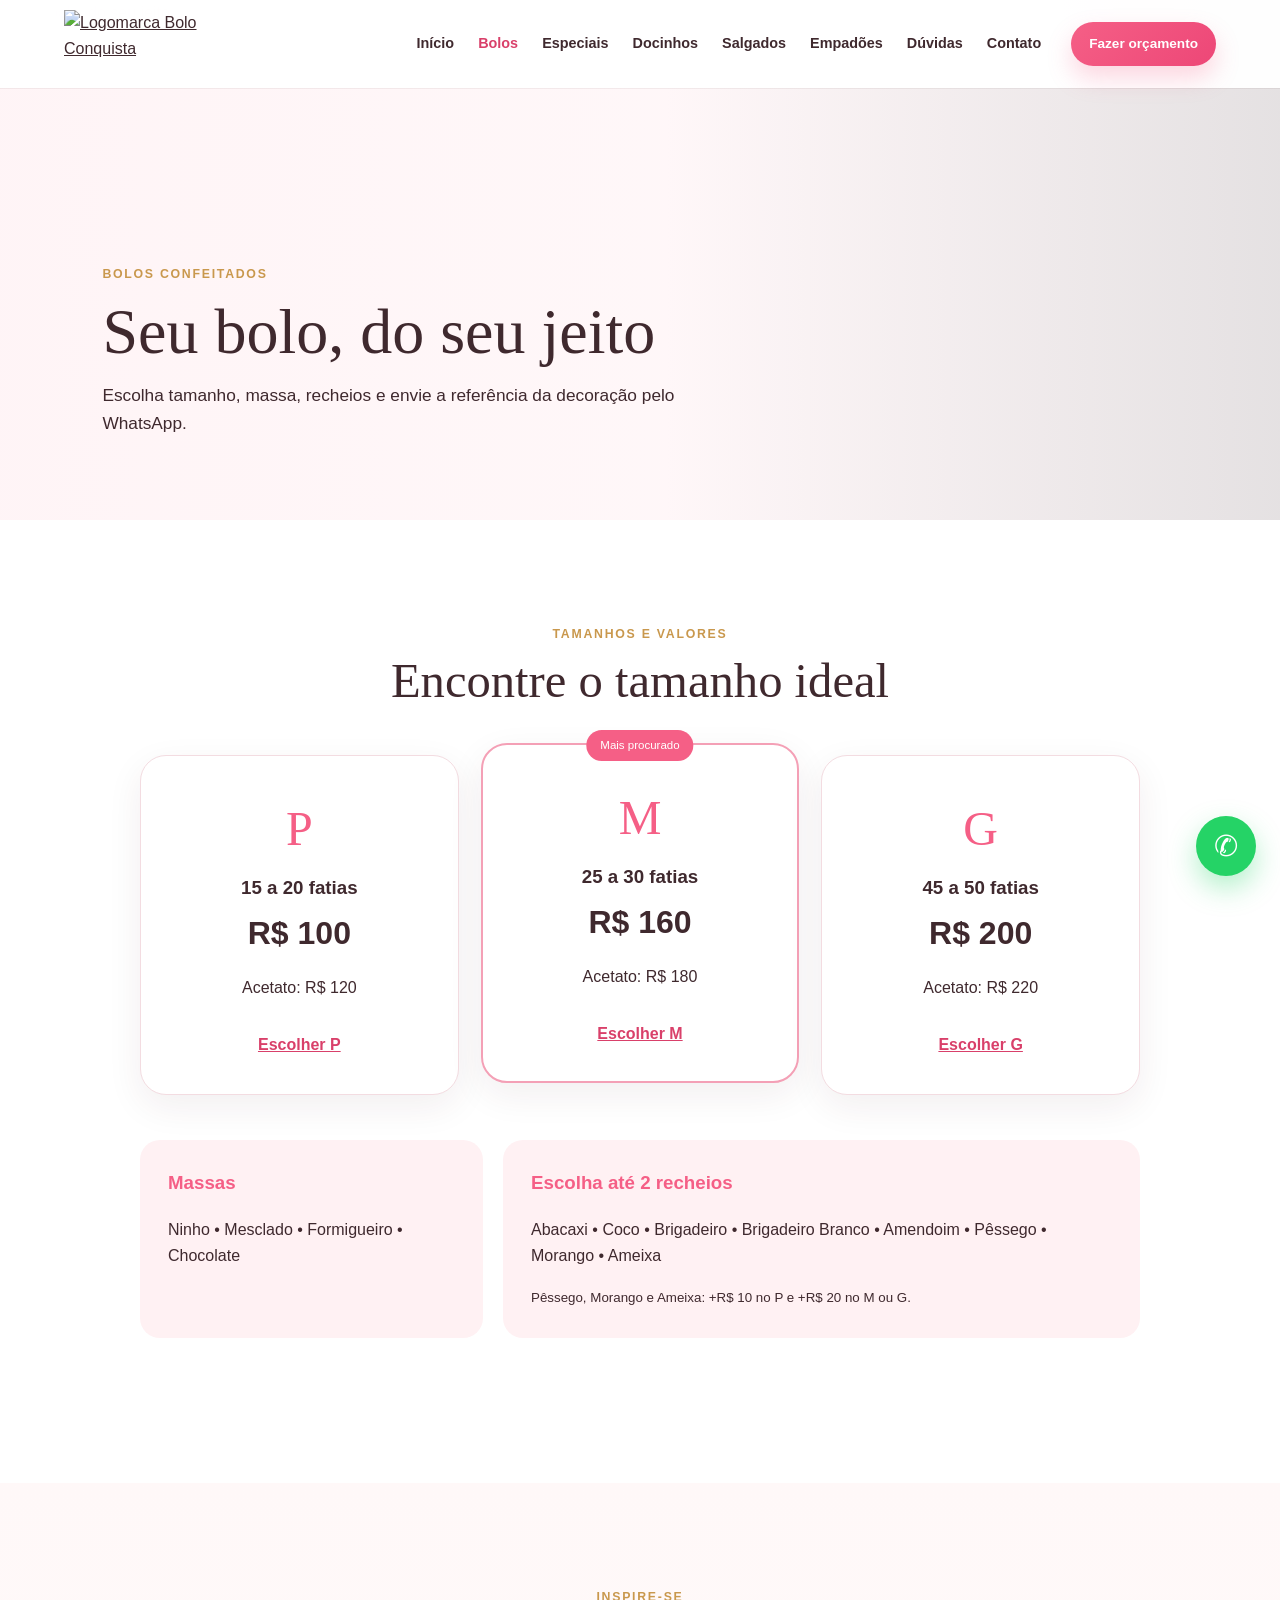
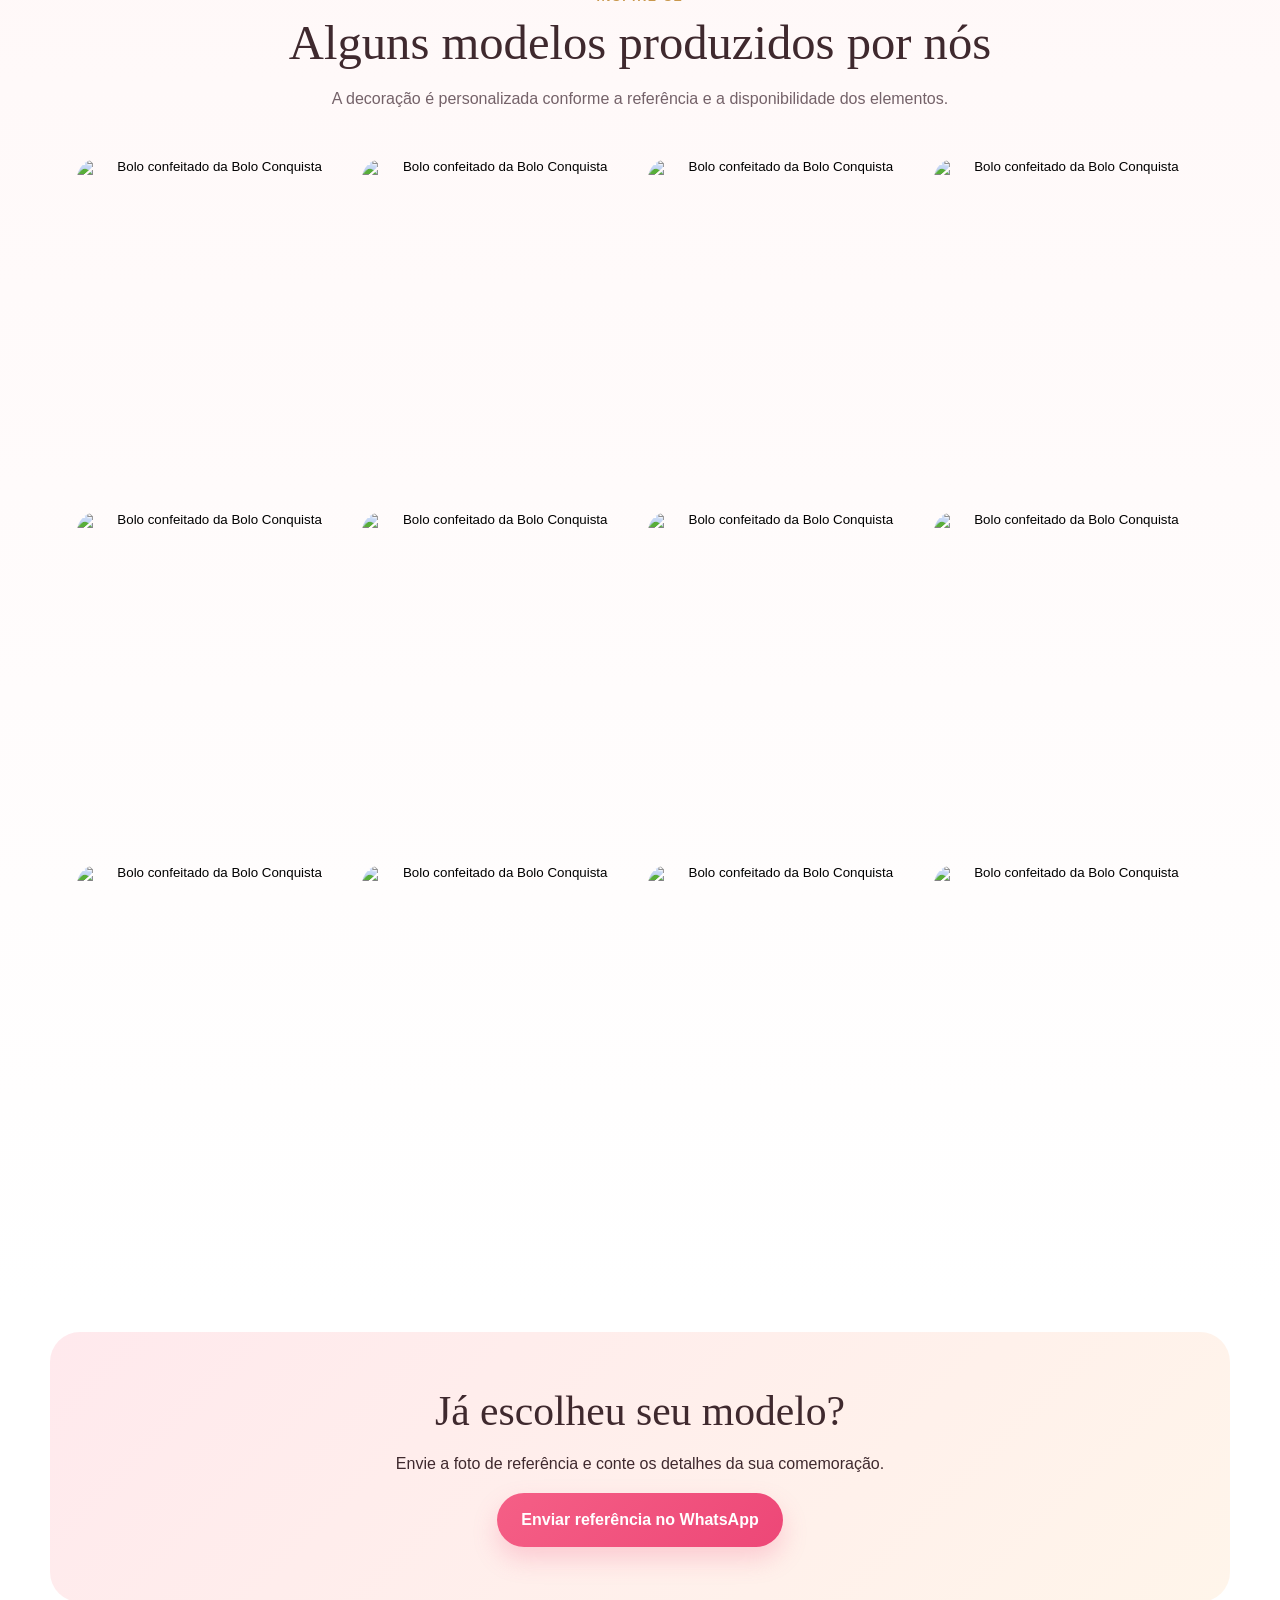
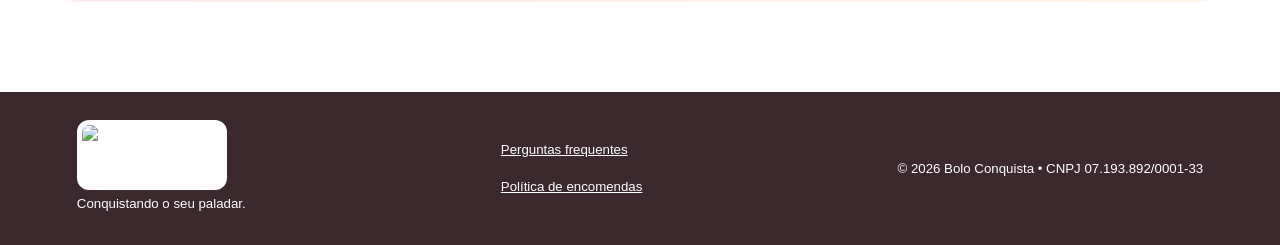
==== bolos.html @ ab1d854b "Add files via upload" ====
<!doctype html><html lang="pt-BR"><head><meta charset="utf-8"><meta name="viewport" content="width=device-width,initial-scale=1"><meta name="description" content="Bolos confeitados em chantininho, personalizados para festas em Ilhéus."><meta name="theme-color" content="#f65b84"><meta property="og:type" content="website"><meta property="og:locale" content="pt_BR"><meta property="og:title" content="Bolos Confeitados | Bolo Conquista"><meta property="og:description" content="Bolos confeitados em chantininho, personalizados para festas em Ilhéus."><meta property="og:image" content="assets/images/photo_5084975257239621139_y.jpg"><title>Bolos Confeitados | Bolo Conquista</title><link rel="icon" href="favicon.png"><link rel="stylesheet" href="style.css"><meta name="twitter:card" content="summary_large_image"><meta name="robots" content="index,follow,max-image-preview:large">
</head><body><a class="skip-link" href="#conteudo">Pular para o conteúdo</a><header class="topbar" id="topbar">
<a class="brand" href="index.html" aria-label="Bolo Conquista - Início"><img decoding="async" src="assets/images/logomarca.jpg" alt="Logomarca Bolo Conquista"></a>
<button class="menu-toggle" id="menuToggle" aria-label="Abrir menu" aria-expanded="false">☰</button>
<nav id="nav"><a href="index.html">Início</a><a href="bolos.html">Bolos</a><a href="especiais.html">Especiais</a><a href="docinhos.html">Docinhos</a><a href="salgados.html">Salgados</a><a href="empadoes.html">Empadões</a><a href="faq.html">Dúvidas</a><a href="index.html#contato">Contato</a></nav>
<a class="button button-small desktop-cta" href="https://wa.me/5573999228980?text=Ol%C3%A1%21%20Vim%20pelo%20site%20da%20Bolo%20Conquista%20e%20gostaria%20de%20fazer%20um%20or%C3%A7amento." target="_blank" rel="noopener">Fazer orçamento</a></header><main id="conteudo"><section class="inner-hero"><img decoding="async" src="assets/images/photo_5084975257239621141_y.jpg" alt="Seu bolo, do seu jeito"><div class="inner-overlay"></div><div class="inner-content reveal"><span class="eyebrow">Bolos confeitados</span><h1>Seu bolo, do seu jeito</h1><p>Escolha tamanho, massa, recheios e envie a referência da decoração pelo WhatsApp.</p></div></section>
<section class="section"><div class="section-heading reveal"><span class="eyebrow">Tamanhos e valores</span><h2>Encontre o tamanho ideal</h2></div><div class="price-grid reveal">
<article class="price-card"><span class="size">P</span><h3>15 a 20 fatias</h3><strong>R$ 100</strong><p>Acetato: R$ 120</p><a href="https://wa.me/5573999228980?text=Ol%C3%A1%21%20Gostaria%20de%20encomendar%20um%20bolo%20confeitado%20tamanho%20P.">Escolher P</a></article>
<article class="price-card featured"><span class="tag">Mais procurado</span><span class="size">M</span><h3>25 a 30 fatias</h3><strong>R$ 160</strong><p>Acetato: R$ 180</p><a href="https://wa.me/5573999228980?text=Ol%C3%A1%21%20Gostaria%20de%20encomendar%20um%20bolo%20confeitado%20tamanho%20M.">Escolher M</a></article>
<article class="price-card"><span class="size">G</span><h3>45 a 50 fatias</h3><strong>R$ 200</strong><p>Acetato: R$ 220</p><a href="https://wa.me/5573999228980?text=Ol%C3%A1%21%20Gostaria%20de%20encomendar%20um%20bolo%20confeitado%20tamanho%20G.">Escolher G</a></article></div>
<div class="choices reveal"><div><h3>Massas</h3><p>Ninho • Mesclado • Formigueiro • Chocolate</p></div><div><h3>Escolha até 2 recheios</h3><p>Abacaxi • Coco • Brigadeiro • Brigadeiro Branco • Amendoim • Pêssego • Morango • Ameixa</p><small>Pêssego, Morango e Ameixa: +R$ 10 no P e +R$ 20 no M ou G.</small></div></div></section>
<section class="section soft"><div class="section-heading reveal"><span class="eyebrow">Inspire-se</span><h2>Alguns modelos produzidos por nós</h2><p>A decoração é personalizada conforme a referência e a disponibilidade dos elementos.</p></div><div class="catalog-gallery reveal"><button class="gallery-item" data-lightbox="assets/images/bolo_crop_1082.jpg"><img decoding="async" src="assets/images/bolo_crop_1082.jpg" alt="Bolo confeitado da Bolo Conquista" loading="lazy"></button><button class="gallery-item" data-lightbox="assets/images/bolo_crop_1083.jpg"><img decoding="async" src="assets/images/bolo_crop_1083.jpg" alt="Bolo confeitado da Bolo Conquista" loading="lazy"></button><button class="gallery-item" data-lightbox="assets/images/bolo_crop_1091.jpg"><img decoding="async" src="assets/images/bolo_crop_1091.jpg" alt="Bolo confeitado da Bolo Conquista" loading="lazy"></button><button class="gallery-item" data-lightbox="assets/images/bolo_crop_1103.jpg"><img decoding="async" src="assets/images/bolo_crop_1103.jpg" alt="Bolo confeitado da Bolo Conquista" loading="lazy"></button><button class="gallery-item" data-lightbox="assets/images/bolo_crop_1110.jpg"><img decoding="async" src="assets/images/bolo_crop_1110.jpg" alt="Bolo confeitado da Bolo Conquista" loading="lazy"></button><button class="gallery-item" data-lightbox="assets/images/bolo_crop_1141.jpg"><img decoding="async" src="assets/images/bolo_crop_1141.jpg" alt="Bolo confeitado da Bolo Conquista" loading="lazy"></button><button class="gallery-item" data-lightbox="assets/images/bolo_crop_1077.jpg"><img decoding="async" src="assets/images/bolo_crop_1077.jpg" alt="Bolo confeitado da Bolo Conquista" loading="lazy"></button><button class="gallery-item" data-lightbox="assets/images/bolo_crop_1096.jpg"><img decoding="async" src="assets/images/bolo_crop_1096.jpg" alt="Bolo confeitado da Bolo Conquista" loading="lazy"></button><button class="gallery-item" data-lightbox="assets/images/bolo_crop_1102.jpg"><img decoding="async" src="assets/images/bolo_crop_1102.jpg" alt="Bolo confeitado da Bolo Conquista" loading="lazy"></button><button class="gallery-item" data-lightbox="assets/images/bolo_crop_1105.jpg"><img decoding="async" src="assets/images/bolo_crop_1105.jpg" alt="Bolo confeitado da Bolo Conquista" loading="lazy"></button><button class="gallery-item" data-lightbox="assets/images/bolo_crop_1111.jpg"><img decoding="async" src="assets/images/bolo_crop_1111.jpg" alt="Bolo confeitado da Bolo Conquista" loading="lazy"></button><button class="gallery-item" data-lightbox="assets/images/bolo_crop_1133.jpg"><img decoding="async" src="assets/images/bolo_crop_1133.jpg" alt="Bolo confeitado da Bolo Conquista" loading="lazy"></button></div></section>
<section class="cta-panel"><h2>Já escolheu seu modelo?</h2><p>Envie a foto de referência e conte os detalhes da sua comemoração.</p><a class="button" target="_blank" rel="noopener noreferrer" href="https://wa.me/5573999228980?text=Ol%C3%A1%21%20Escolhi%20uma%20refer%C3%AAncia%20de%20bolo%20e%20gostaria%20de%20solicitar%20um%20or%C3%A7amento.">Enviar referência no WhatsApp</a></section></main><footer><div><img decoding="async" src="assets/images/logomarca.jpg" alt="Bolo Conquista"><p>Conquistando o seu paladar.</p></div><div class="footer-links"><a href="faq.html">Perguntas frequentes</a><a href="politica-encomendas.html">Política de encomendas</a></div><p>© <span id="year"></span> Bolo Conquista • CNPJ 07.193.892/0001-33</p></footer>
<a class="floating-wa" href="https://wa.me/5573999228980?text=Ol%C3%A1%21%20Vim%20pelo%20site%20e%20gostaria%20de%20fazer%20uma%20encomenda." target="_blank" rel="noopener noreferrer" aria-label="Falar no WhatsApp">✆</a><script src="script.js" defer></script></body></html>
---- style.css ----
:root{--pink:#f55f86;--pink-dark:#d9406a;--blush:#fff1f3;--cream:#fffaf7;--gold:#c9984d;--ink:#3f292e;--muted:#746269;--white:#fff;--shadow:0 18px 50px rgba(87,45,56,.12);--radius:28px}*{box-sizing:border-box}html{scroll-behavior:smooth}body{margin:0;color:var(--ink);font-family:Inter,Segoe UI,Arial,sans-serif;background:#fff;line-height:1.6}img{max-width:100%;display:block}a{color:inherit}.topbar{height:88px;display:flex;align-items:center;gap:30px;padding:10px clamp(18px,5vw,70px);position:fixed;z-index:50;width:100%;transition:.3s;background:rgba(255,255,255,.96);box-shadow:0 1px 0 rgba(60,20,30,.06)}.topbar.scrolled{height:72px;box-shadow:0 10px 35px rgba(60,20,30,.1)}.brand img{width:180px;height:68px;object-fit:contain}.topbar nav{display:flex;gap:24px;margin-left:auto}.topbar nav a{text-decoration:none;font-size:.9rem;font-weight:700;position:relative}.topbar nav a:after{content:"";height:2px;width:0;background:var(--pink);position:absolute;left:0;bottom:-8px;transition:.25s}.topbar nav a:hover:after{width:100%}.button{display:inline-flex;justify-content:center;align-items:center;background:linear-gradient(135deg,var(--pink),#ed4777);color:#fff;text-decoration:none;border:0;border-radius:999px;padding:14px 24px;font-weight:800;box-shadow:0 12px 24px rgba(245,95,134,.25);transition:.25s}.button:hover{transform:translateY(-2px);box-shadow:0 16px 30px rgba(245,95,134,.34)}.button-small{padding:11px 18px;font-size:.85rem}.button-outline{background:rgba(255,255,255,.75);color:var(--pink-dark);border:1px solid var(--gold);box-shadow:none}.menu-toggle{display:none;background:none;border:0;font-size:1.6rem;color:var(--pink)}.hero{min-height:760px;position:relative;display:flex;align-items:center;overflow:hidden;padding-top:88px}.hero-image{position:absolute;inset:0;width:100%;height:100%;object-fit:cover;object-position:center}.hero-overlay{position:absolute;inset:0;background:linear-gradient(90deg,rgba(255,241,243,.98) 0%,rgba(255,241,243,.94) 38%,rgba(255,241,243,.18) 68%,rgba(255,255,255,.04))}.hero-content{position:relative;z-index:2;max-width:650px;margin-left:clamp(25px,9vw,145px);padding:55px 0}.eyebrow{text-transform:uppercase;letter-spacing:.14em;font-weight:900;color:var(--gold);font-size:.77rem}.hero h1,.section h2,.contact h2{font-family:Georgia,'Times New Roman',serif;font-weight:500;line-height:1.06}.hero h1{font-size:clamp(2.6rem,5.2vw,5.1rem);margin:18px 0 24px}.hero h1 em,.section h2 em{display:block;color:var(--pink);font-weight:400}.hero p{font-size:1.05rem;max-width:520px}.hero-actions{display:flex;gap:14px;margin-top:30px;flex-wrap:wrap}.trust-strip{display:grid;grid-template-columns:repeat(4,1fr);gap:0;max-width:1180px;margin:-48px auto 0;position:relative;z-index:4;background:#fff;border:1px solid #f4dbe0;border-radius:24px;box-shadow:var(--shadow);overflow:hidden}.trust-strip article{padding:26px 25px;border-right:1px solid #f2d9de}.trust-strip article:last-child{border:0}.trust-strip b{color:var(--pink);display:block;margin-bottom:4px}.trust-strip span{font-size:.88rem;color:var(--muted)}.section{padding:100px clamp(22px,6vw,90px);max-width:1400px;margin:auto}.soft{max-width:none;background:linear-gradient(180deg,#fff8f8,#fff)}.section-heading{text-align:center;max-width:760px;margin:0 auto 48px}.section h2{font-size:clamp(2rem,3.8vw,3.5rem);margin:10px 0 12px}.section-heading p{color:var(--muted)}.intro{display:grid;grid-template-columns:.9fr 1.3fr;gap:65px;align-items:center}.intro-copy p{font-size:1.04rem}.accent-copy{color:var(--pink-dark);font-family:Georgia,serif;font-size:1.3rem!important}.intro-gallery{display:grid;grid-template-columns:1.15fr .85fr;grid-template-rows:1fr 1fr;gap:14px}.intro-gallery img{height:235px;width:100%;object-fit:cover;border-radius:22px}.intro-gallery .big{grid-row:1/3;height:484px}.price-grid{display:grid;grid-template-columns:repeat(3,1fr);gap:22px;max-width:1000px;margin:auto}.price-card{background:#fff;border:1px solid #f3dce1;border-radius:26px;padding:35px;text-align:center;position:relative;box-shadow:0 12px 36px rgba(70,35,45,.07)}.price-card.featured{transform:translateY(-12px);border:2px solid #f4a0b6}.price-card .tag{position:absolute;top:-15px;left:50%;transform:translateX(-50%);background:var(--pink);color:#fff;border-radius:999px;padding:6px 14px;font-size:.72rem;white-space:nowrap}.price-card .size{font-family:Georgia,serif;font-size:3rem;color:var(--pink)}.price-card h3{margin:5px 0}.price-card strong{font-size:2rem}.price-card a{display:inline-block;margin-top:15px;color:var(--pink-dark);font-weight:800}.choices{max-width:1000px;margin:45px auto;display:grid;grid-template-columns:.7fr 1.3fr;gap:20px}.choices>div{padding:28px;background:var(--blush);border-radius:20px}.choices h3{color:var(--pink);margin-top:0}.cake-gallery{display:grid;grid-template-columns:repeat(6,1fr);gap:13px}.cake-gallery img{height:230px;width:100%;object-fit:cover;border-radius:20px;transition:.3s}.cake-gallery img:hover{transform:translateY(-5px) scale(1.015);box-shadow:var(--shadow)}.product-grid{display:grid;grid-template-columns:repeat(4,1fr);gap:22px}.product-card{border-radius:25px;overflow:hidden;background:#fff;box-shadow:var(--shadow);border:1px solid #f6e3e7}.product-card img{width:100%;height:245px;object-fit:cover}.product-card div{padding:25px}.product-card h3{font-family:Georgia,serif;font-size:1.5rem;margin:5px 0}.product-card p{font-size:.9rem;color:var(--muted);min-height:88px}.product-card .price{color:var(--pink);font-weight:900}.product-card a{color:var(--pink-dark);font-weight:900}.party-banner{margin:20px auto;max-width:1180px;border-radius:30px;padding:50px 60px;background:linear-gradient(120deg,#ffe9ed,#fff7ed);display:flex;align-items:center;justify-content:space-between;gap:30px}.party-banner h2{font-family:Georgia,serif;font-size:2.8rem;margin:8px 0}.split-products{display:grid;grid-template-columns:1fr 1fr;gap:70px;align-items:center}.split-products.reverse .visual{order:2}.split-products .visual img{height:570px;width:100%;object-fit:cover;border-radius:30px;box-shadow:var(--shadow)}.details h3{color:var(--pink-dark);margin:25px 0 4px}.details .note{padding:18px;background:var(--blush);border-radius:16px;margin:20px 0}.menu-lines p{display:grid;grid-template-columns:1fr auto;border-bottom:1px dashed #d9b9bf;padding:16px 0;margin:0}.menu-lines span{color:var(--pink);font-weight:900}.menu-lines small{grid-column:1/3;color:var(--muted)}.video-section video{display:block;width:min(850px,100%);max-height:540px;margin:auto;border-radius:28px;background:#111;box-shadow:var(--shadow)}.feedback-carousel{display:flex;gap:20px;overflow-x:auto;scroll-snap-type:x mandatory;padding:10px 8px 28px}.feedback-carousel figure{margin:0;flex:0 0 310px;scroll-snap-align:start;background:#fff;border-radius:24px;padding:12px;box-shadow:0 10px 30px rgba(50,20,30,.08)}.feedback-carousel img{border-radius:16px;width:100%;height:400px;object-fit:contain;background:#fafafa}.steps{display:grid;grid-template-columns:repeat(4,1fr);gap:20px}.steps article{text-align:center;padding:30px 20px;border-radius:22px;background:#fff5f6}.steps b{display:grid;place-items:center;margin:auto;width:46px;height:46px;border-radius:50%;background:var(--pink);color:white}.contact{display:grid;grid-template-columns:.8fr 1.2fr;min-height:560px;background:var(--cream)}.contact-card{padding:80px clamp(25px,7vw,100px)}.contact iframe{width:100%;height:100%;border:0;min-height:560px}.parking{padding:12px 15px;background:#fff;border-radius:12px}.contact-card .button{margin-top:12px}footer{display:flex;justify-content:space-between;align-items:center;padding:28px clamp(22px,6vw,90px);background:#3c292e;color:#fff;font-size:.83rem}footer img{width:150px;height:70px;object-fit:contain;background:#fff;border-radius:12px;padding:5px}footer p{margin:3px 0}.floating-wa{position:fixed;right:24px;bottom:24px;width:60px;height:60px;border-radius:50%;display:grid;place-items:center;background:#25d366;color:white;text-decoration:none;font-size:1.8rem;z-index:60;box-shadow:0 12px 28px rgba(37,211,102,.35)}.reveal{opacity:0;transform:translateY(25px);transition:.7s ease}.reveal.visible{opacity:1;transform:none}@media(max-width:1050px){.desktop-cta{display:none}.topbar nav{gap:16px}.cake-gallery{grid-template-columns:repeat(3,1fr)}.product-grid{grid-template-columns:repeat(2,1fr)}}@media(max-width:760px){.topbar{height:74px;padding:6px 18px}.brand img{width:135px;height:58px}.menu-toggle{display:block;margin-left:auto}.topbar nav{display:none;position:absolute;top:74px;left:0;right:0;background:white;padding:22px;flex-direction:column;box-shadow:0 15px 30px rgba(0,0,0,.12)}.topbar nav.open{display:flex}.hero{min-height:700px;padding-top:74px}.hero-image{object-position:60% center}.hero-overlay{background:linear-gradient(90deg,rgba(255,241,243,.96),rgba(255,241,243,.84) 72%,rgba(255,241,243,.25))}.hero-content{margin:0;padding:40px 24px}.hero h1{font-size:2.75rem}.trust-strip{grid-template-columns:1fr 1fr;margin:-30px 18px 0}.trust-strip article{padding:20px 16px}.section{padding:72px 20px}.intro,.split-products,.contact{grid-template-columns:1fr}.intro{gap:35px}.intro-gallery .big{height:350px}.intro-gallery img{height:168px}.price-grid,.choices,.steps{grid-template-columns:1fr}.price-card.featured{transform:none}.cake-gallery{grid-template-columns:repeat(2,1fr)}.cake-gallery img{height:220px}.product-grid{grid-template-columns:1fr}.product-card p{min-height:0}.party-banner{margin:12px 18px;padding:35px 25px;display:block}.party-banner h2{font-size:2.2rem}.party-banner .button{margin-top:20px}.split-products.reverse .visual{order:0}.split-products .visual img{height:420px}.feedback-carousel figure{flex-basis:280px}.contact iframe{min-height:390px}.contact-card{padding:60px 25px}footer{display:block;text-align:center}footer img{margin:auto}.floating-wa{right:16px;bottom:16px}}

/* páginas internas */
.inner-hero{height:520px;position:relative;display:flex;align-items:flex-end;padding-top:88px;overflow:hidden}.inner-hero>img{position:absolute;inset:0;width:100%;height:100%;object-fit:cover}.inner-overlay{position:absolute;inset:0;background:linear-gradient(90deg,rgba(255,244,246,.96),rgba(255,244,246,.72) 52%,rgba(40,10,20,.12))}.inner-content{position:relative;z-index:2;max-width:720px;margin:0 0 65px clamp(24px,8vw,130px)}.inner-content h1{font:500 clamp(2.8rem,5vw,5rem)/1.05 Georgia,serif;margin:12px 0}.inner-content p{max-width:600px;font-size:1.08rem}.catalog-gallery{display:grid;grid-template-columns:repeat(4,1fr);gap:16px}.gallery-item{border:0;background:none;padding:0;cursor:zoom-in;border-radius:20px;overflow:hidden}.gallery-item img{width:100%;height:330px;object-fit:cover;display:block;transition:.3s}.gallery-item:hover img{transform:scale(1.04)}.lightbox{position:fixed;inset:0;background:rgba(24,12,17,.92);display:none;align-items:center;justify-content:center;z-index:200;padding:25px}.lightbox.open{display:flex}.lightbox img{max-width:92vw;max-height:90vh;border-radius:18px}.lightbox button{position:absolute;top:18px;right:24px;border:0;background:#fff;width:44px;height:44px;border-radius:50%;font-size:1.5rem}.cta-panel{max-width:1180px;margin:30px auto 90px;padding:55px;text-align:center;border-radius:30px;background:linear-gradient(135deg,#ffe9ed,#fff5ea)}.cta-panel h2{font:500 2.6rem Georgia,serif;margin:0 0 10px}.two-price,.menu-columns,.empadao-list{display:grid;grid-template-columns:repeat(2,1fr);gap:25px;max-width:1050px;margin:0 auto 45px}.two-price article,.menu-columns article,.empadao-list article{background:#fff;border:1px solid #f1dce1;border-radius:25px;padding:36px;box-shadow:var(--shadow)}.two-price strong,.empadao-list strong{display:block;color:var(--pink);font-size:2.4rem;margin:8px 0}.wide-note{max-width:1050px;margin:0 auto 45px;text-align:center}.menu-columns ul{columns:1;list-style:none;padding:0}.menu-columns li{padding:11px 0;border-bottom:1px dashed #dec3c9}.empadao-list{grid-template-columns:repeat(3,1fr)}.empadao-list a{font-weight:900;color:var(--pink-dark)}.faq-list{max-width:900px}.faq-list details{background:#fff;border:1px solid #f2dce1;border-radius:18px;margin:14px 0;padding:0 23px;box-shadow:0 8px 22px rgba(65,25,35,.05)}.faq-list summary{cursor:pointer;font-weight:800;padding:22px 0;color:var(--pink-dark)}.faq-list details p{padding:0 0 22px;margin:0;color:var(--muted)}.faq-contact{text-align:center;padding-top:45px}.policy{max-width:950px}.policy article{padding:30px 0;border-bottom:1px solid #ead6da}.policy h2{font-size:2rem}.footer-links{display:flex;gap:16px;flex-direction:column}.footer-links a{color:#fff}.product-card img{object-position:center}.product-card:nth-child(2) img{object-position:center 72%}
@media(max-width:900px){.catalog-gallery{grid-template-columns:repeat(2,1fr)}.empadao-list{grid-template-columns:1fr}.inner-hero{height:470px}.inner-content{margin:0 24px 45px}.two-price,.menu-columns{grid-template-columns:1fr}}
@media(max-width:560px){.catalog-gallery{grid-template-columns:1fr 1fr;gap:10px}.gallery-item img{height:230px}.inner-hero{height:430px}.inner-overlay{background:rgba(255,244,246,.82)}.inner-content h1{font-size:2.6rem}.cta-panel{margin:20px 18px 65px;padding:36px 22px}.cta-panel h2{font-size:2rem}.footer-links{margin:20px 0}}

/* Ajustes das galerias por categoria */
.empadao-gallery{grid-template-columns:minmax(280px,520px);justify-content:center}.empadao-gallery .gallery-item img{height:auto;aspect-ratio:4/3;object-fit:cover;object-position:center 58%}.catalog-gallery .gallery-item img{object-position:center 62%}


/* Acabamento v1.0: acessibilidade, consistência e desempenho */
.skip-link{position:fixed;left:16px;top:-80px;z-index:999;background:#3c292e;color:#fff;padding:12px 18px;border-radius:0 0 12px 12px;text-decoration:none;font-weight:800;transition:top .2s}.skip-link:focus{top:0}
a:focus-visible,button:focus-visible,summary:focus-visible{outline:3px solid #7b2f47;outline-offset:4px}.topbar nav a[aria-current="page"]{color:var(--pink-dark);font-weight:900}.topbar nav a[aria-current="page"]::after{transform:scaleX(1)}
.catalog-gallery .gallery-item{aspect-ratio:4/5}.catalog-gallery .gallery-item img{height:100%;object-fit:cover}.empadao-gallery .gallery-item{aspect-ratio:4/3}.empadao-gallery .gallery-item img{height:100%}
img{max-width:100%}.button,.product-card a,.price-card a{transition:transform .2s ease,box-shadow .2s ease,background-color .2s ease}.button:hover{transform:translateY(-2px)}
body.menu-open{overflow:hidden}
@media(prefers-reduced-motion:reduce){*,*::before,*::after{scroll-behavior:auto!important;animation-duration:.01ms!important;animation-iteration-count:1!important;transition-duration:.01ms!important}.reveal{opacity:1;transform:none}}
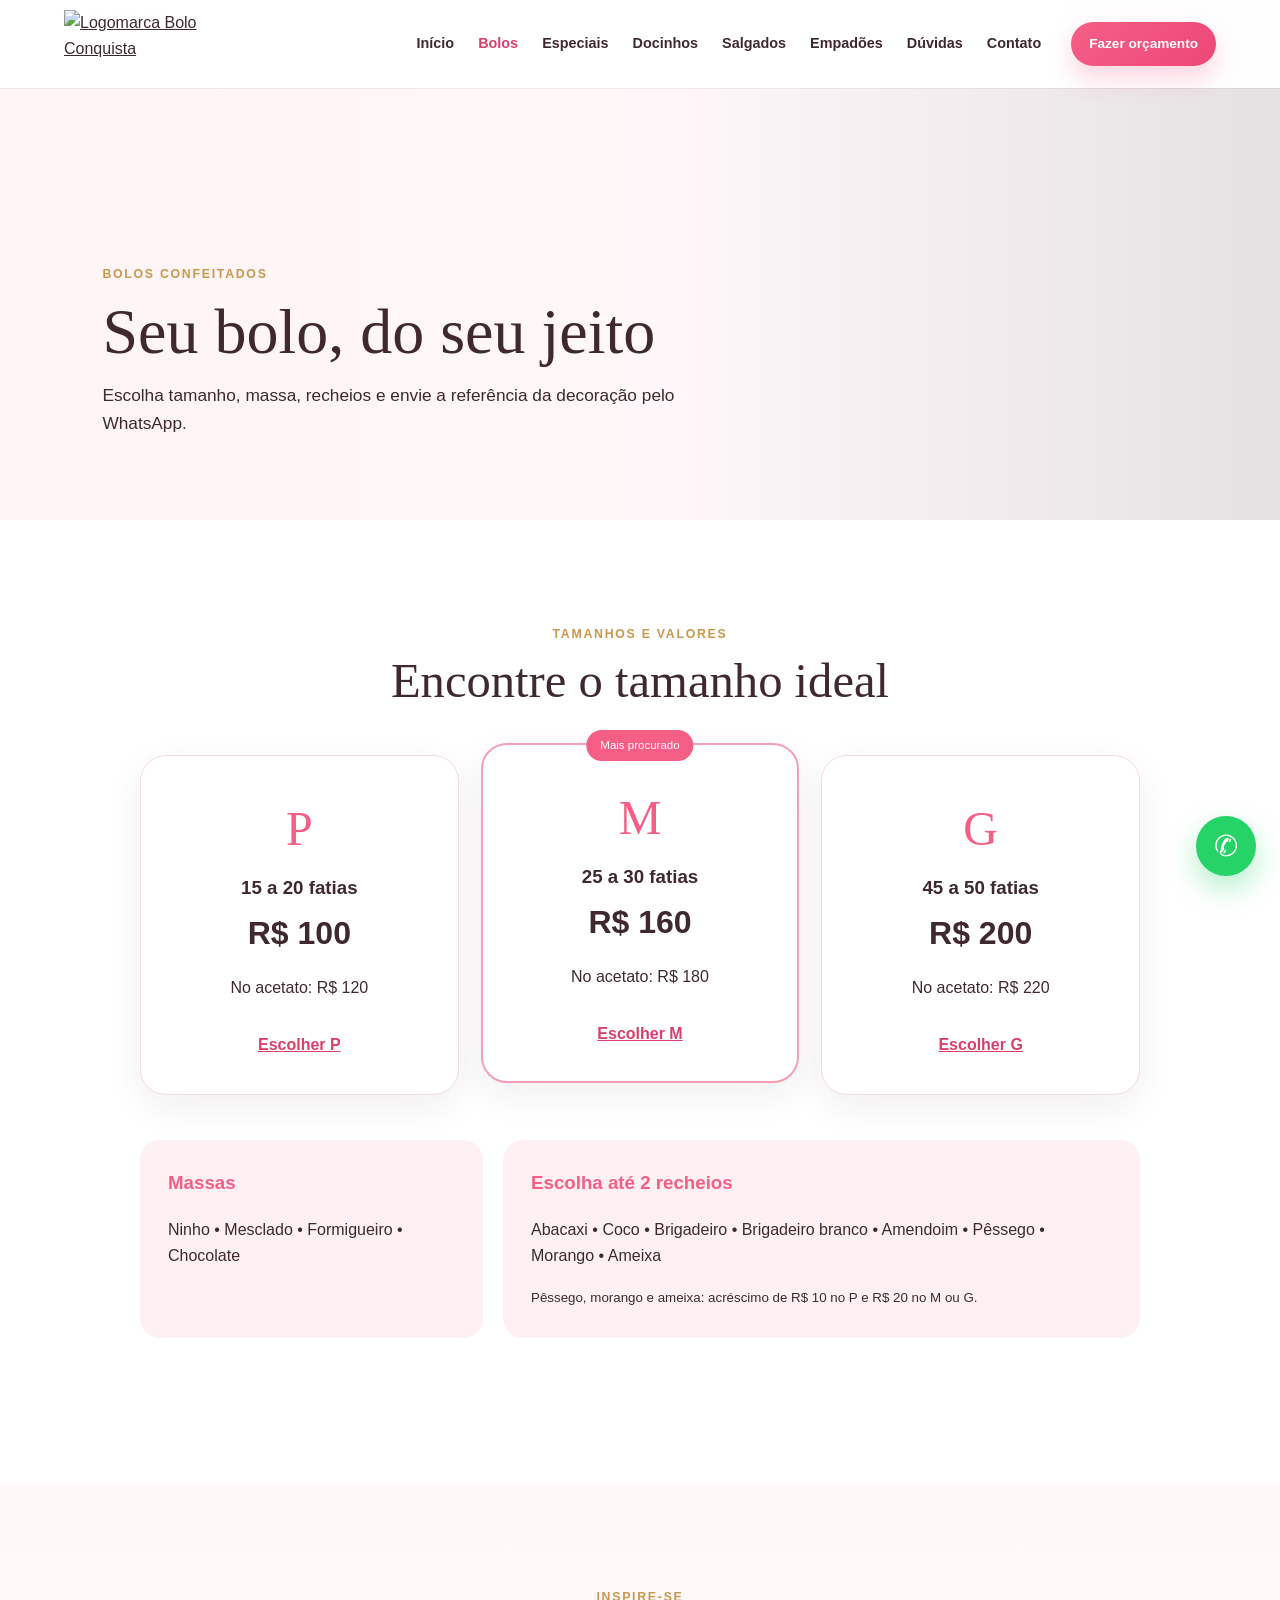
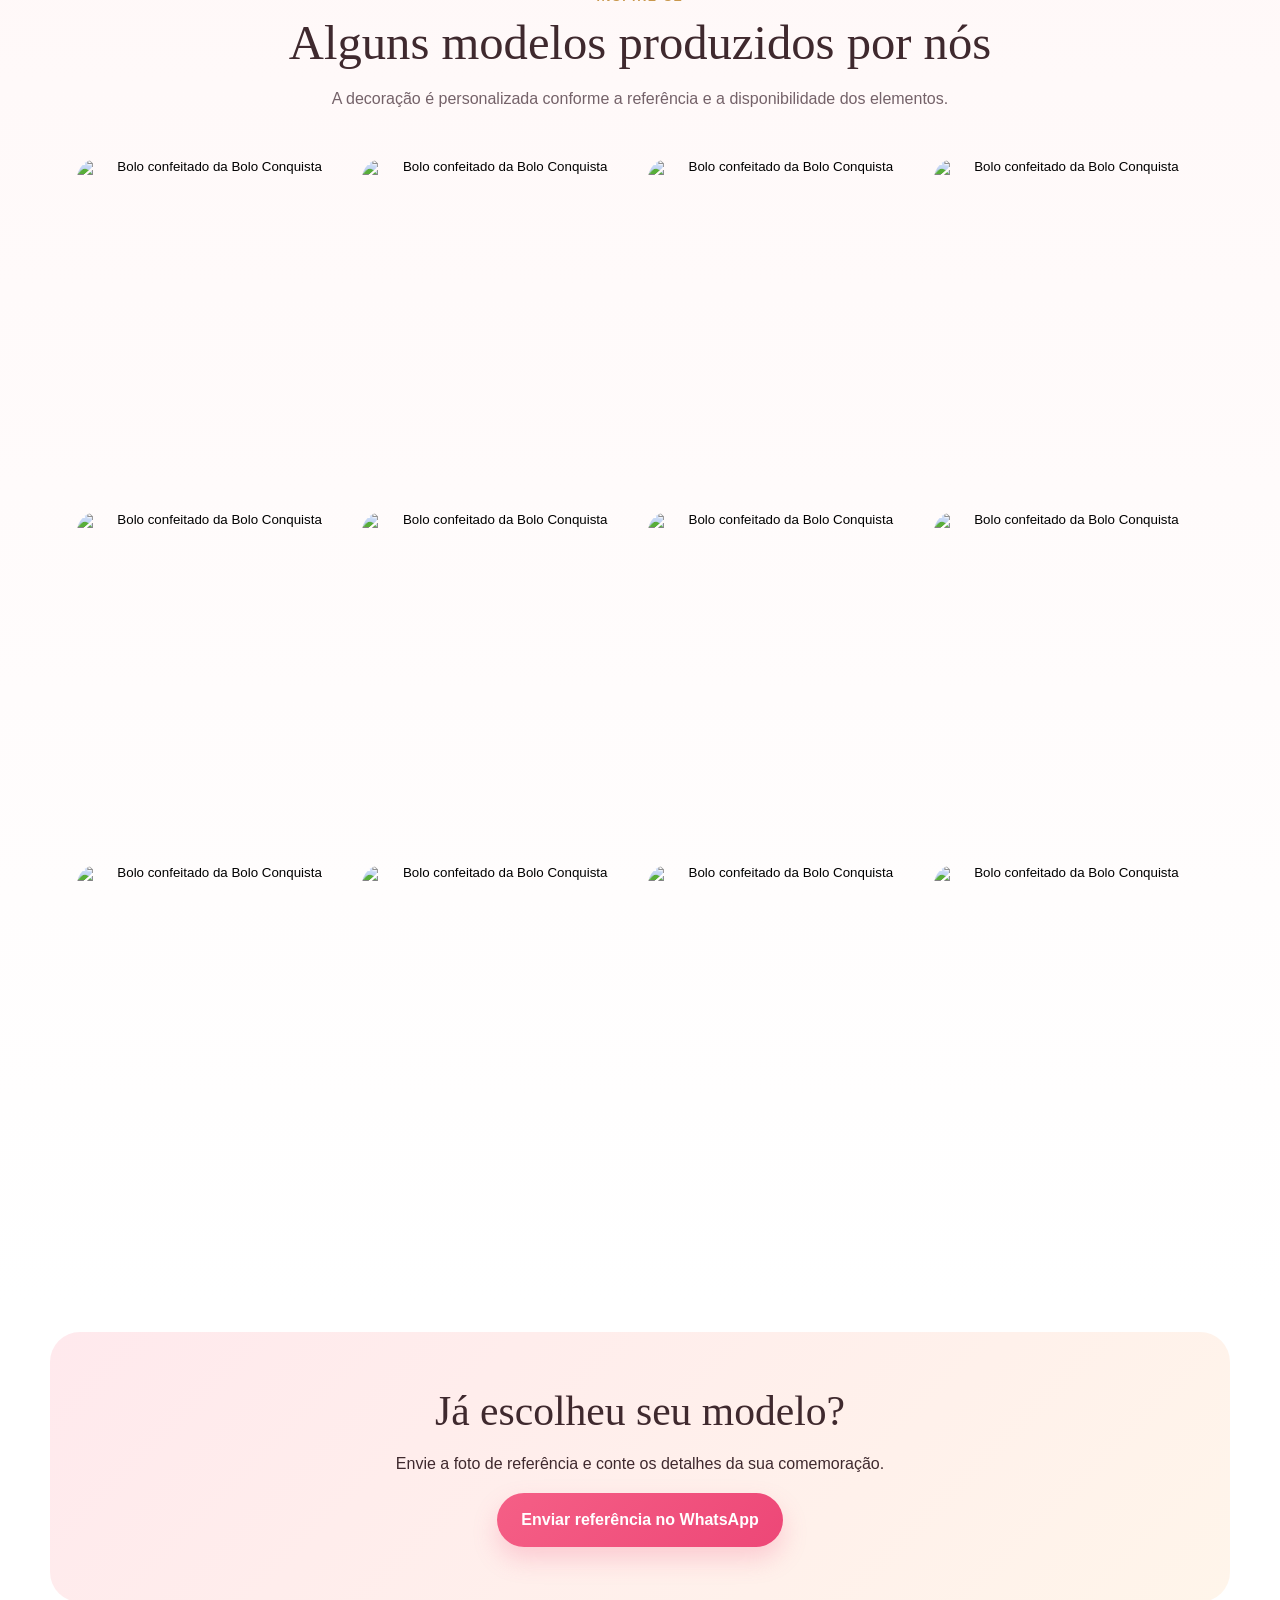
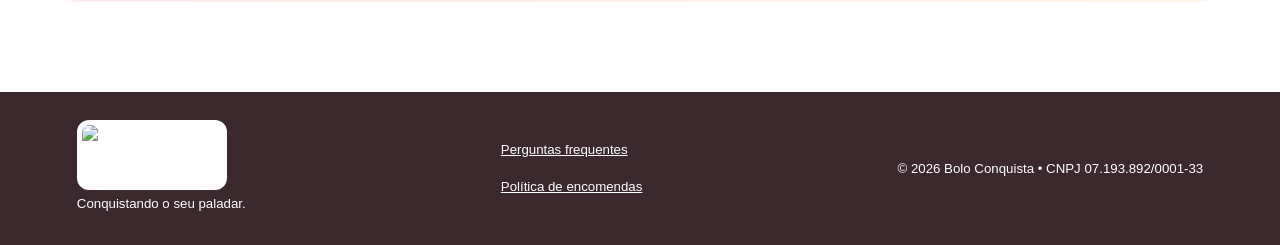
==== commit f812f7c0: "Add files via upload" ====
--- a/bolos.html
+++ b/bolos.html
@@ -1,14 +1,15 @@
-<!doctype html><html lang="pt-BR"><head><meta charset="utf-8"><meta name="viewport" content="width=device-width,initial-scale=1"><meta name="description" content="Bolos confeitados em chantininho, personalizados para festas em Ilhéus."><meta name="theme-color" content="#f65b84"><meta property="og:type" content="website"><meta property="og:locale" content="pt_BR"><meta property="og:title" content="Bolos Confeitados | Bolo Conquista"><meta property="og:description" content="Bolos confeitados em chantininho, personalizados para festas em Ilhéus."><meta property="og:image" content="assets/images/photo_5084975257239621139_y.jpg"><title>Bolos Confeitados | Bolo Conquista</title><link rel="icon" href="favicon.png"><link rel="stylesheet" href="style.css"><meta name="twitter:card" content="summary_large_image"><meta name="robots" content="index,follow,max-image-preview:large">
+<!DOCTYPE html>
+<html lang="pt-BR"><head><meta charset="utf-8"/><meta content="width=device-width,initial-scale=1" name="viewport"/><meta content="Bolos confeitados em chantininho, personalizados para festas em Ilhéus." name="description"/><meta content="#f65b84" name="theme-color"/><meta content="website" property="og:type"/><meta content="pt_BR" property="og:locale"/><meta content="Bolos Confeitados | Bolo Conquista" property="og:title"/><meta content="Bolos confeitados em chantininho, personalizados para festas em Ilhéus." property="og:description"/><meta content="assets/images/photo_5084975257239621139_y.jpg" property="og:image"/><title>Bolos Confeitados | Bolo Conquista</title><link href="favicon.png" rel="icon"/><link href="style.css" rel="stylesheet"/><meta content="summary_large_image" name="twitter:card"/><meta content="index,follow,max-image-preview:large" name="robots"/>
 </head><body><a class="skip-link" href="#conteudo">Pular para o conteúdo</a><header class="topbar" id="topbar">
-<a class="brand" href="index.html" aria-label="Bolo Conquista - Início"><img decoding="async" src="assets/images/logomarca.jpg" alt="Logomarca Bolo Conquista"></a>
-<button class="menu-toggle" id="menuToggle" aria-label="Abrir menu" aria-expanded="false">☰</button>
+<a aria-label="Bolo Conquista - Início" class="brand" href="index.html"><img alt="Logomarca Bolo Conquista" data-content-src="home.logoImage" decoding="async" src="assets/images/logomarca.jpg"/></a>
+<button aria-expanded="false" aria-label="Abrir menu" class="menu-toggle" id="menuToggle">☰</button>
 <nav id="nav"><a href="index.html">Início</a><a href="bolos.html">Bolos</a><a href="especiais.html">Especiais</a><a href="docinhos.html">Docinhos</a><a href="salgados.html">Salgados</a><a href="empadoes.html">Empadões</a><a href="faq.html">Dúvidas</a><a href="index.html#contato">Contato</a></nav>
-<a class="button button-small desktop-cta" href="https://wa.me/5573999228980?text=Ol%C3%A1%21%20Vim%20pelo%20site%20da%20Bolo%20Conquista%20e%20gostaria%20de%20fazer%20um%20or%C3%A7amento." target="_blank" rel="noopener">Fazer orçamento</a></header><main id="conteudo"><section class="inner-hero"><img decoding="async" src="assets/images/photo_5084975257239621141_y.jpg" alt="Seu bolo, do seu jeito"><div class="inner-overlay"></div><div class="inner-content reveal"><span class="eyebrow">Bolos confeitados</span><h1>Seu bolo, do seu jeito</h1><p>Escolha tamanho, massa, recheios e envie a referência da decoração pelo WhatsApp.</p></div></section>
+<a class="button button-small desktop-cta" href="https://wa.me/5573999228980?text=Ol%C3%A1%21%20Vim%20pelo%20site%20da%20Bolo%20Conquista%20e%20gostaria%20de%20fazer%20um%20or%C3%A7amento." rel="noopener" target="_blank">Fazer orçamento</a></header><main id="conteudo"><section class="inner-hero"><img alt="Seu bolo, do seu jeito" decoding="async" src="assets/images/photo_5084975257239621141_y.jpg"/><div class="inner-overlay"></div><div class="inner-content reveal"><span class="eyebrow">Bolos confeitados</span><h1>Seu bolo, do seu jeito</h1><p>Escolha tamanho, massa, recheios e envie a referência da decoração pelo WhatsApp.</p></div></section>
 <section class="section"><div class="section-heading reveal"><span class="eyebrow">Tamanhos e valores</span><h2>Encontre o tamanho ideal</h2></div><div class="price-grid reveal">
-<article class="price-card"><span class="size">P</span><h3>15 a 20 fatias</h3><strong>R$ 100</strong><p>Acetato: R$ 120</p><a href="https://wa.me/5573999228980?text=Ol%C3%A1%21%20Gostaria%20de%20encomendar%20um%20bolo%20confeitado%20tamanho%20P.">Escolher P</a></article>
-<article class="price-card featured"><span class="tag">Mais procurado</span><span class="size">M</span><h3>25 a 30 fatias</h3><strong>R$ 160</strong><p>Acetato: R$ 180</p><a href="https://wa.me/5573999228980?text=Ol%C3%A1%21%20Gostaria%20de%20encomendar%20um%20bolo%20confeitado%20tamanho%20M.">Escolher M</a></article>
-<article class="price-card"><span class="size">G</span><h3>45 a 50 fatias</h3><strong>R$ 200</strong><p>Acetato: R$ 220</p><a href="https://wa.me/5573999228980?text=Ol%C3%A1%21%20Gostaria%20de%20encomendar%20um%20bolo%20confeitado%20tamanho%20G.">Escolher G</a></article></div>
-<div class="choices reveal"><div><h3>Massas</h3><p>Ninho • Mesclado • Formigueiro • Chocolate</p></div><div><h3>Escolha até 2 recheios</h3><p>Abacaxi • Coco • Brigadeiro • Brigadeiro Branco • Amendoim • Pêssego • Morango • Ameixa</p><small>Pêssego, Morango e Ameixa: +R$ 10 no P e +R$ 20 no M ou G.</small></div></div></section>
-<section class="section soft"><div class="section-heading reveal"><span class="eyebrow">Inspire-se</span><h2>Alguns modelos produzidos por nós</h2><p>A decoração é personalizada conforme a referência e a disponibilidade dos elementos.</p></div><div class="catalog-gallery reveal"><button class="gallery-item" data-lightbox="assets/images/bolo_crop_1082.jpg"><img decoding="async" src="assets/images/bolo_crop_1082.jpg" alt="Bolo confeitado da Bolo Conquista" loading="lazy"></button><button class="gallery-item" data-lightbox="assets/images/bolo_crop_1083.jpg"><img decoding="async" src="assets/images/bolo_crop_1083.jpg" alt="Bolo confeitado da Bolo Conquista" loading="lazy"></button><button class="gallery-item" data-lightbox="assets/images/bolo_crop_1091.jpg"><img decoding="async" src="assets/images/bolo_crop_1091.jpg" alt="Bolo confeitado da Bolo Conquista" loading="lazy"></button><button class="gallery-item" data-lightbox="assets/images/bolo_crop_1103.jpg"><img decoding="async" src="assets/images/bolo_crop_1103.jpg" alt="Bolo confeitado da Bolo Conquista" loading="lazy"></button><button class="gallery-item" data-lightbox="assets/images/bolo_crop_1110.jpg"><img decoding="async" src="assets/images/bolo_crop_1110.jpg" alt="Bolo confeitado da Bolo Conquista" loading="lazy"></button><button class="gallery-item" data-lightbox="assets/images/bolo_crop_1141.jpg"><img decoding="async" src="assets/images/bolo_crop_1141.jpg" alt="Bolo confeitado da Bolo Conquista" loading="lazy"></button><button class="gallery-item" data-lightbox="assets/images/bolo_crop_1077.jpg"><img decoding="async" src="assets/images/bolo_crop_1077.jpg" alt="Bolo confeitado da Bolo Conquista" loading="lazy"></button><button class="gallery-item" data-lightbox="assets/images/bolo_crop_1096.jpg"><img decoding="async" src="assets/images/bolo_crop_1096.jpg" alt="Bolo confeitado da Bolo Conquista" loading="lazy"></button><button class="gallery-item" data-lightbox="assets/images/bolo_crop_1102.jpg"><img decoding="async" src="assets/images/bolo_crop_1102.jpg" alt="Bolo confeitado da Bolo Conquista" loading="lazy"></button><button class="gallery-item" data-lightbox="assets/images/bolo_crop_1105.jpg"><img decoding="async" src="assets/images/bolo_crop_1105.jpg" alt="Bolo confeitado da Bolo Conquista" loading="lazy"></button><button class="gallery-item" data-lightbox="assets/images/bolo_crop_1111.jpg"><img decoding="async" src="assets/images/bolo_crop_1111.jpg" alt="Bolo confeitado da Bolo Conquista" loading="lazy"></button><button class="gallery-item" data-lightbox="assets/images/bolo_crop_1133.jpg"><img decoding="async" src="assets/images/bolo_crop_1133.jpg" alt="Bolo confeitado da Bolo Conquista" loading="lazy"></button></div></section>
-<section class="cta-panel"><h2>Já escolheu seu modelo?</h2><p>Envie a foto de referência e conte os detalhes da sua comemoração.</p><a class="button" target="_blank" rel="noopener noreferrer" href="https://wa.me/5573999228980?text=Ol%C3%A1%21%20Escolhi%20uma%20refer%C3%AAncia%20de%20bolo%20e%20gostaria%20de%20solicitar%20um%20or%C3%A7amento.">Enviar referência no WhatsApp</a></section></main><footer><div><img decoding="async" src="assets/images/logomarca.jpg" alt="Bolo Conquista"><p>Conquistando o seu paladar.</p></div><div class="footer-links"><a href="faq.html">Perguntas frequentes</a><a href="politica-encomendas.html">Política de encomendas</a></div><p>© <span id="year"></span> Bolo Conquista • CNPJ 07.193.892/0001-33</p></footer>
-<a class="floating-wa" href="https://wa.me/5573999228980?text=Ol%C3%A1%21%20Vim%20pelo%20site%20e%20gostaria%20de%20fazer%20uma%20encomenda." target="_blank" rel="noopener noreferrer" aria-label="Falar no WhatsApp">✆</a><script src="script.js" defer></script></body></html>+<article class="price-card"><span class="size">P</span><h3>15 a 20 fatias</h3><strong data-content="cakes.pPrice">R$ 100</strong><p data-content="cakes.pAcetate">Acetato: R$ 120</p><a href="https://wa.me/5573999228980?text=Ol%C3%A1%21%20Gostaria%20de%20encomendar%20um%20bolo%20confeitado%20tamanho%20P.">Escolher P</a></article>
+<article class="price-card featured"><span class="tag">Mais procurado</span><span class="size">M</span><h3>25 a 30 fatias</h3><strong data-content="cakes.mPrice">R$ 160</strong><p data-content="cakes.mAcetate">Acetato: R$ 180</p><a href="https://wa.me/5573999228980?text=Ol%C3%A1%21%20Gostaria%20de%20encomendar%20um%20bolo%20confeitado%20tamanho%20M.">Escolher M</a></article>
+<article class="price-card"><span class="size">G</span><h3>45 a 50 fatias</h3><strong data-content="cakes.gPrice">R$ 200</strong><p data-content="cakes.gAcetate">Acetato: R$ 220</p><a href="https://wa.me/5573999228980?text=Ol%C3%A1%21%20Gostaria%20de%20encomendar%20um%20bolo%20confeitado%20tamanho%20G.">Escolher G</a></article></div>
+<div class="choices reveal"><div><h3>Massas</h3><p data-content="cakes.masses">Ninho • Mesclado • Formigueiro • Chocolate</p></div><div><h3>Escolha até 2 recheios</h3><p data-content="cakes.fillings">Abacaxi • Coco • Brigadeiro • Brigadeiro Branco • Amendoim • Pêssego • Morango • Ameixa</p><small data-content="cakes.extra">Pêssego, Morango e Ameixa: +R$ 10 no P e +R$ 20 no M ou G.</small></div></div></section>
+<section class="section soft"><div class="section-heading reveal"><span class="eyebrow">Inspire-se</span><h2>Alguns modelos produzidos por nós</h2><p>A decoração é personalizada conforme a referência e a disponibilidade dos elementos.</p></div><div class="catalog-gallery reveal"><button class="gallery-item" data-lightbox="assets/images/bolo_crop_1082.jpg"><img alt="Bolo confeitado da Bolo Conquista" decoding="async" loading="lazy" src="assets/images/bolo_crop_1082.jpg"/></button><button class="gallery-item" data-lightbox="assets/images/bolo_crop_1083.jpg"><img alt="Bolo confeitado da Bolo Conquista" decoding="async" loading="lazy" src="assets/images/bolo_crop_1083.jpg"/></button><button class="gallery-item" data-lightbox="assets/images/bolo_crop_1091.jpg"><img alt="Bolo confeitado da Bolo Conquista" decoding="async" loading="lazy" src="assets/images/bolo_crop_1091.jpg"/></button><button class="gallery-item" data-lightbox="assets/images/bolo_crop_1103.jpg"><img alt="Bolo confeitado da Bolo Conquista" decoding="async" loading="lazy" src="assets/images/bolo_crop_1103.jpg"/></button><button class="gallery-item" data-lightbox="assets/images/bolo_crop_1110.jpg"><img alt="Bolo confeitado da Bolo Conquista" decoding="async" loading="lazy" src="assets/images/bolo_crop_1110.jpg"/></button><button class="gallery-item" data-lightbox="assets/images/bolo_crop_1141.jpg"><img alt="Bolo confeitado da Bolo Conquista" decoding="async" loading="lazy" src="assets/images/bolo_crop_1141.jpg"/></button><button class="gallery-item" data-lightbox="assets/images/bolo_crop_1077.jpg"><img alt="Bolo confeitado da Bolo Conquista" decoding="async" loading="lazy" src="assets/images/bolo_crop_1077.jpg"/></button><button class="gallery-item" data-lightbox="assets/images/bolo_crop_1096.jpg"><img alt="Bolo confeitado da Bolo Conquista" decoding="async" loading="lazy" src="assets/images/bolo_crop_1096.jpg"/></button><button class="gallery-item" data-lightbox="assets/images/bolo_crop_1102.jpg"><img alt="Bolo confeitado da Bolo Conquista" decoding="async" loading="lazy" src="assets/images/bolo_crop_1102.jpg"/></button><button class="gallery-item" data-lightbox="assets/images/bolo_crop_1105.jpg"><img alt="Bolo confeitado da Bolo Conquista" decoding="async" loading="lazy" src="assets/images/bolo_crop_1105.jpg"/></button><button class="gallery-item" data-lightbox="assets/images/bolo_crop_1111.jpg"><img alt="Bolo confeitado da Bolo Conquista" decoding="async" loading="lazy" src="assets/images/bolo_crop_1111.jpg"/></button><button class="gallery-item" data-lightbox="assets/images/bolo_crop_1133.jpg"><img alt="Bolo confeitado da Bolo Conquista" decoding="async" loading="lazy" src="assets/images/bolo_crop_1133.jpg"/></button></div></section>
+<section class="cta-panel"><h2>Já escolheu seu modelo?</h2><p>Envie a foto de referência e conte os detalhes da sua comemoração.</p><a class="button" href="https://wa.me/5573999228980?text=Ol%C3%A1%21%20Escolhi%20uma%20refer%C3%AAncia%20de%20bolo%20e%20gostaria%20de%20solicitar%20um%20or%C3%A7amento." rel="noopener noreferrer" target="_blank">Enviar referência no WhatsApp</a></section></main><footer><div><img alt="Bolo Conquista" data-content-src="home.logoImage" decoding="async" src="assets/images/logomarca.jpg"/><p>Conquistando o seu paladar.</p></div><div class="footer-links"><a href="faq.html">Perguntas frequentes</a><a href="politica-encomendas.html">Política de encomendas</a></div><p>© <span id="year"></span> Bolo Conquista • CNPJ 07.193.892/0001-33</p></footer>
+<a aria-label="Falar no WhatsApp" class="floating-wa" href="https://wa.me/5573999228980?text=Ol%C3%A1%21%20Vim%20pelo%20site%20e%20gostaria%20de%20fazer%20uma%20encomenda." rel="noopener noreferrer" target="_blank">✆</a><script defer="" src="script.js"></script><script defer="" src="content-loader.js"></script></body></html>
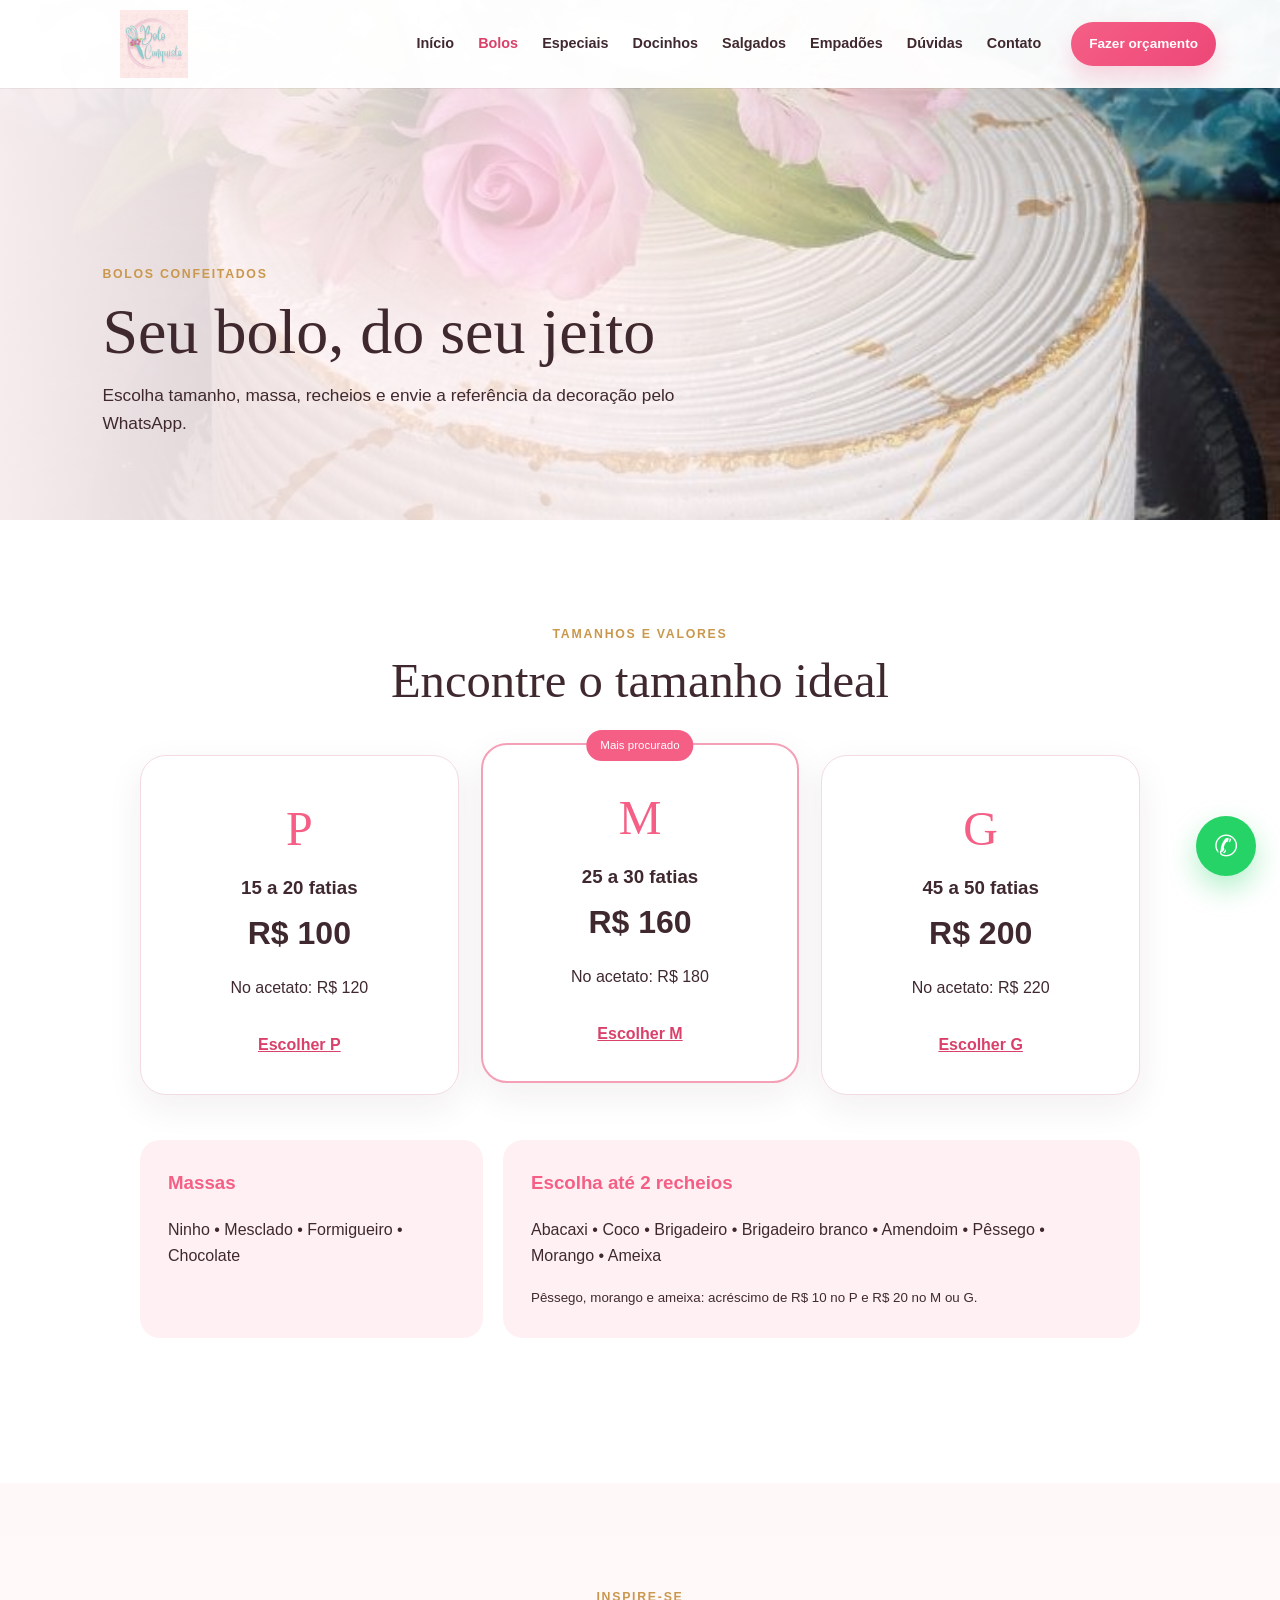
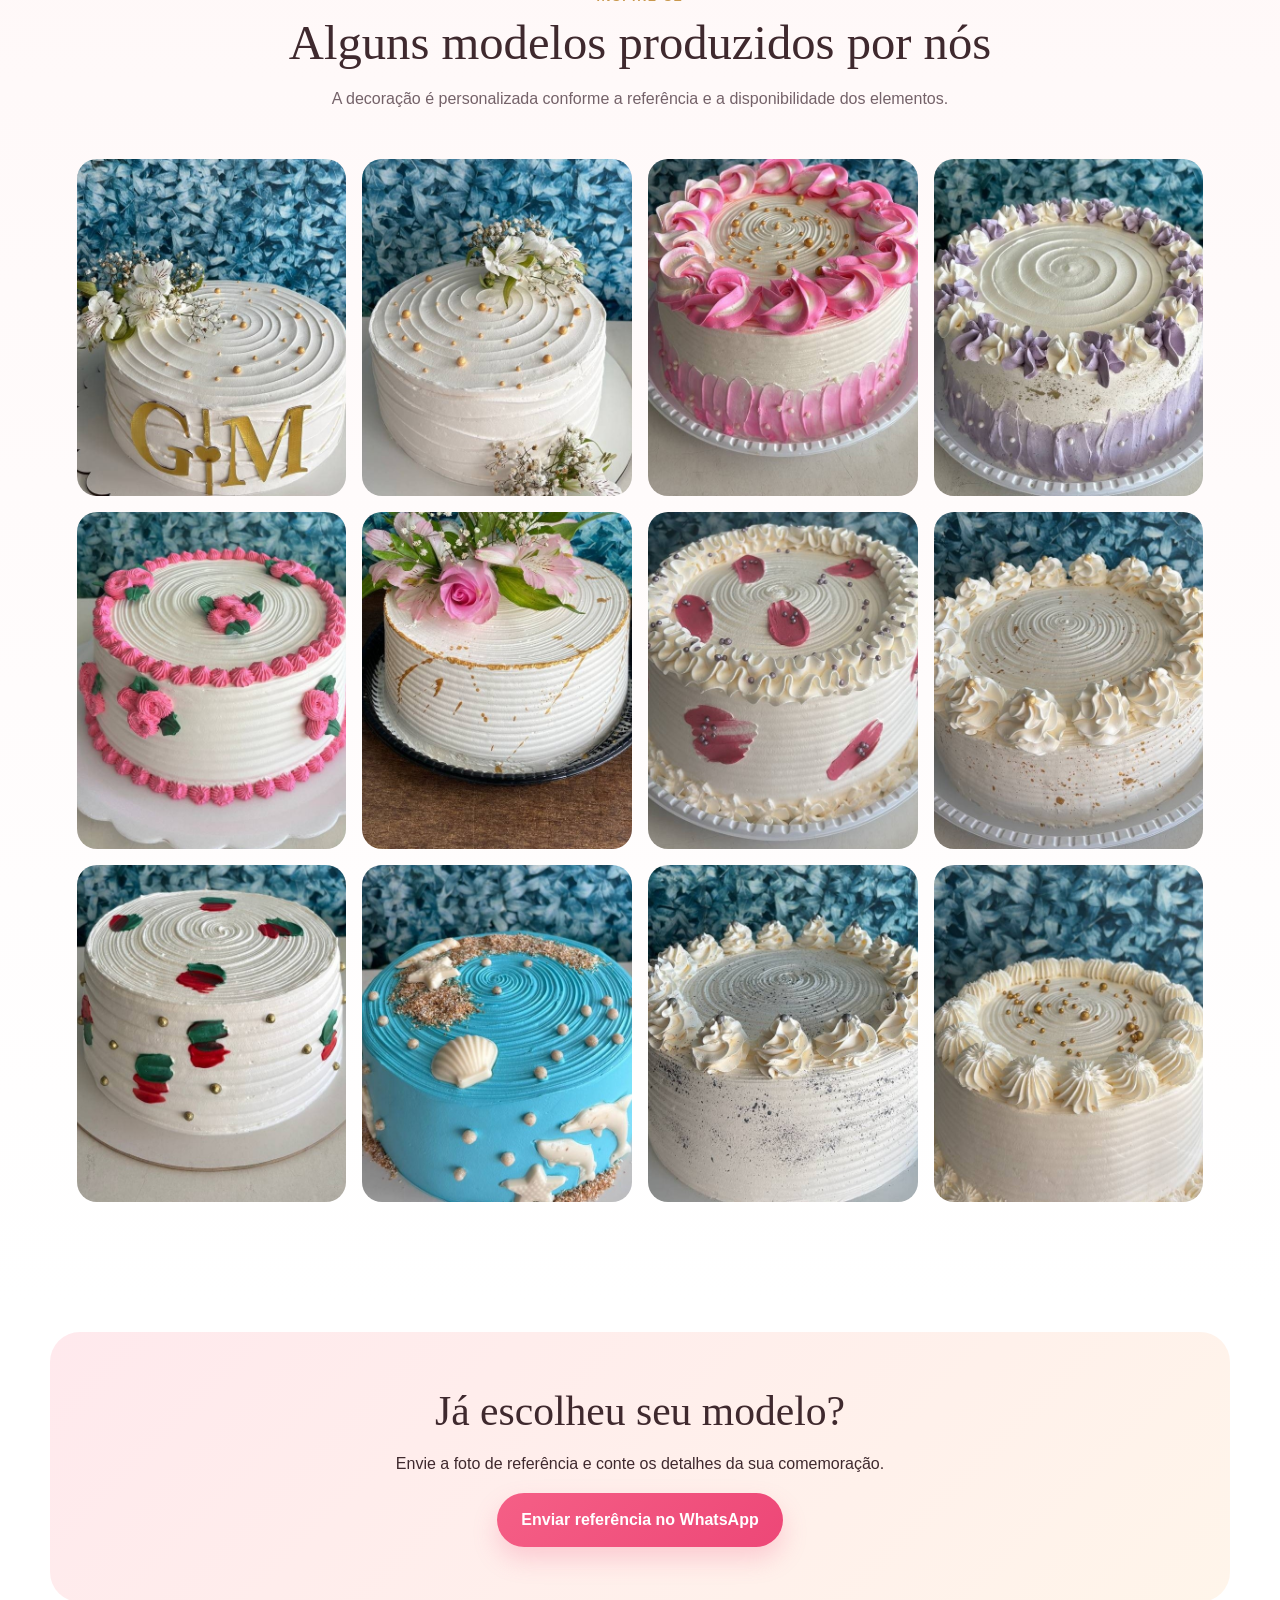
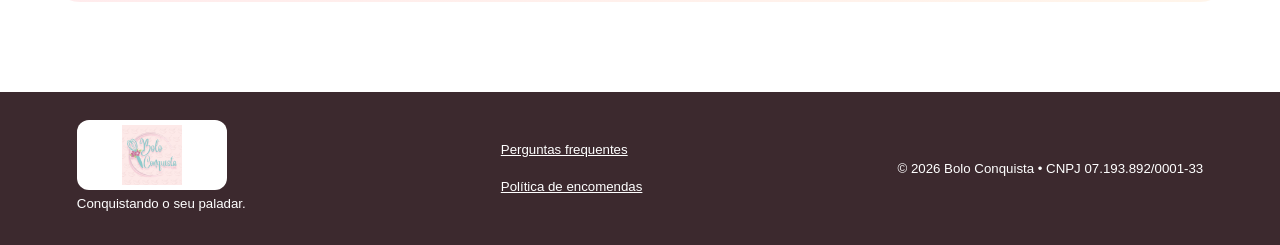
==== commit 003d632e: "Add files via upload" ====
--- a/bolos.html
+++ b/bolos.html
@@ -1,15 +1,15 @@
 <!DOCTYPE html>
-<html lang="pt-BR"><head><meta charset="utf-8"/><meta content="width=device-width,initial-scale=1" name="viewport"/><meta content="Bolos confeitados em chantininho, personalizados para festas em Ilhéus." name="description"/><meta content="#f65b84" name="theme-color"/><meta content="website" property="og:type"/><meta content="pt_BR" property="og:locale"/><meta content="Bolos Confeitados | Bolo Conquista" property="og:title"/><meta content="Bolos confeitados em chantininho, personalizados para festas em Ilhéus." property="og:description"/><meta content="assets/images/photo_5084975257239621139_y.jpg" property="og:image"/><title>Bolos Confeitados | Bolo Conquista</title><link href="favicon.png" rel="icon"/><link href="style.css" rel="stylesheet"/><meta content="summary_large_image" name="twitter:card"/><meta content="index,follow,max-image-preview:large" name="robots"/>
+<html lang="pt-BR"><head><meta charset="utf-8"/><meta content="width=device-width,initial-scale=1" name="viewport"/><meta content="Bolos confeitados em chantininho, personalizados para festas em Ilhéus." name="description"/><meta content="#f65b84" name="theme-color"/><meta content="website" property="og:type"/><meta content="pt_BR" property="og:locale"/><meta content="Bolos Confeitados | Bolo Conquista" property="og:title"/><meta content="Bolos confeitados em chantininho, personalizados para festas em Ilhéus." property="og:description"/><meta content="photo_5084975257239621139_y.jpg" property="og:image"/><title>Bolos Confeitados | Bolo Conquista</title><link href="favicon.png" rel="icon"/><link href="style.css" rel="stylesheet"/><meta content="summary_large_image" name="twitter:card"/><meta content="index,follow,max-image-preview:large" name="robots"/>
 </head><body><a class="skip-link" href="#conteudo">Pular para o conteúdo</a><header class="topbar" id="topbar">
-<a aria-label="Bolo Conquista - Início" class="brand" href="index.html"><img alt="Logomarca Bolo Conquista" data-content-src="home.logoImage" decoding="async" src="assets/images/logomarca.jpg"/></a>
+<a aria-label="Bolo Conquista - Início" class="brand" href="index.html"><img alt="Logomarca Bolo Conquista" data-content-src="home.logoImage" decoding="async" src="logomarca.jpg"/></a>
 <button aria-expanded="false" aria-label="Abrir menu" class="menu-toggle" id="menuToggle">☰</button>
 <nav id="nav"><a href="index.html">Início</a><a href="bolos.html">Bolos</a><a href="especiais.html">Especiais</a><a href="docinhos.html">Docinhos</a><a href="salgados.html">Salgados</a><a href="empadoes.html">Empadões</a><a href="faq.html">Dúvidas</a><a href="index.html#contato">Contato</a></nav>
-<a class="button button-small desktop-cta" href="https://wa.me/5573999228980?text=Ol%C3%A1%21%20Vim%20pelo%20site%20da%20Bolo%20Conquista%20e%20gostaria%20de%20fazer%20um%20or%C3%A7amento." rel="noopener" target="_blank">Fazer orçamento</a></header><main id="conteudo"><section class="inner-hero"><img alt="Seu bolo, do seu jeito" decoding="async" src="assets/images/photo_5084975257239621141_y.jpg"/><div class="inner-overlay"></div><div class="inner-content reveal"><span class="eyebrow">Bolos confeitados</span><h1>Seu bolo, do seu jeito</h1><p>Escolha tamanho, massa, recheios e envie a referência da decoração pelo WhatsApp.</p></div></section>
+<a class="button button-small desktop-cta" href="https://wa.me/5573999228980?text=Ol%C3%A1%21%20Vim%20pelo%20site%20da%20Bolo%20Conquista%20e%20gostaria%20de%20fazer%20um%20or%C3%A7amento." rel="noopener" target="_blank">Fazer orçamento</a></header><main id="conteudo"><section class="inner-hero"><img alt="Seu bolo, do seu jeito" decoding="async" src="photo_5084975257239621141_y.jpg"/><div class="inner-overlay"></div><div class="inner-content reveal"><span class="eyebrow">Bolos confeitados</span><h1>Seu bolo, do seu jeito</h1><p>Escolha tamanho, massa, recheios e envie a referência da decoração pelo WhatsApp.</p></div></section>
 <section class="section"><div class="section-heading reveal"><span class="eyebrow">Tamanhos e valores</span><h2>Encontre o tamanho ideal</h2></div><div class="price-grid reveal">
 <article class="price-card"><span class="size">P</span><h3>15 a 20 fatias</h3><strong data-content="cakes.pPrice">R$ 100</strong><p data-content="cakes.pAcetate">Acetato: R$ 120</p><a href="https://wa.me/5573999228980?text=Ol%C3%A1%21%20Gostaria%20de%20encomendar%20um%20bolo%20confeitado%20tamanho%20P.">Escolher P</a></article>
 <article class="price-card featured"><span class="tag">Mais procurado</span><span class="size">M</span><h3>25 a 30 fatias</h3><strong data-content="cakes.mPrice">R$ 160</strong><p data-content="cakes.mAcetate">Acetato: R$ 180</p><a href="https://wa.me/5573999228980?text=Ol%C3%A1%21%20Gostaria%20de%20encomendar%20um%20bolo%20confeitado%20tamanho%20M.">Escolher M</a></article>
 <article class="price-card"><span class="size">G</span><h3>45 a 50 fatias</h3><strong data-content="cakes.gPrice">R$ 200</strong><p data-content="cakes.gAcetate">Acetato: R$ 220</p><a href="https://wa.me/5573999228980?text=Ol%C3%A1%21%20Gostaria%20de%20encomendar%20um%20bolo%20confeitado%20tamanho%20G.">Escolher G</a></article></div>
 <div class="choices reveal"><div><h3>Massas</h3><p data-content="cakes.masses">Ninho • Mesclado • Formigueiro • Chocolate</p></div><div><h3>Escolha até 2 recheios</h3><p data-content="cakes.fillings">Abacaxi • Coco • Brigadeiro • Brigadeiro Branco • Amendoim • Pêssego • Morango • Ameixa</p><small data-content="cakes.extra">Pêssego, Morango e Ameixa: +R$ 10 no P e +R$ 20 no M ou G.</small></div></div></section>
-<section class="section soft"><div class="section-heading reveal"><span class="eyebrow">Inspire-se</span><h2>Alguns modelos produzidos por nós</h2><p>A decoração é personalizada conforme a referência e a disponibilidade dos elementos.</p></div><div class="catalog-gallery reveal"><button class="gallery-item" data-lightbox="assets/images/bolo_crop_1082.jpg"><img alt="Bolo confeitado da Bolo Conquista" decoding="async" loading="lazy" src="assets/images/bolo_crop_1082.jpg"/></button><button class="gallery-item" data-lightbox="assets/images/bolo_crop_1083.jpg"><img alt="Bolo confeitado da Bolo Conquista" decoding="async" loading="lazy" src="assets/images/bolo_crop_1083.jpg"/></button><button class="gallery-item" data-lightbox="assets/images/bolo_crop_1091.jpg"><img alt="Bolo confeitado da Bolo Conquista" decoding="async" loading="lazy" src="assets/images/bolo_crop_1091.jpg"/></button><button class="gallery-item" data-lightbox="assets/images/bolo_crop_1103.jpg"><img alt="Bolo confeitado da Bolo Conquista" decoding="async" loading="lazy" src="assets/images/bolo_crop_1103.jpg"/></button><button class="gallery-item" data-lightbox="assets/images/bolo_crop_1110.jpg"><img alt="Bolo confeitado da Bolo Conquista" decoding="async" loading="lazy" src="assets/images/bolo_crop_1110.jpg"/></button><button class="gallery-item" data-lightbox="assets/images/bolo_crop_1141.jpg"><img alt="Bolo confeitado da Bolo Conquista" decoding="async" loading="lazy" src="assets/images/bolo_crop_1141.jpg"/></button><button class="gallery-item" data-lightbox="assets/images/bolo_crop_1077.jpg"><img alt="Bolo confeitado da Bolo Conquista" decoding="async" loading="lazy" src="assets/images/bolo_crop_1077.jpg"/></button><button class="gallery-item" data-lightbox="assets/images/bolo_crop_1096.jpg"><img alt="Bolo confeitado da Bolo Conquista" decoding="async" loading="lazy" src="assets/images/bolo_crop_1096.jpg"/></button><button class="gallery-item" data-lightbox="assets/images/bolo_crop_1102.jpg"><img alt="Bolo confeitado da Bolo Conquista" decoding="async" loading="lazy" src="assets/images/bolo_crop_1102.jpg"/></button><button class="gallery-item" data-lightbox="assets/images/bolo_crop_1105.jpg"><img alt="Bolo confeitado da Bolo Conquista" decoding="async" loading="lazy" src="assets/images/bolo_crop_1105.jpg"/></button><button class="gallery-item" data-lightbox="assets/images/bolo_crop_1111.jpg"><img alt="Bolo confeitado da Bolo Conquista" decoding="async" loading="lazy" src="assets/images/bolo_crop_1111.jpg"/></button><button class="gallery-item" data-lightbox="assets/images/bolo_crop_1133.jpg"><img alt="Bolo confeitado da Bolo Conquista" decoding="async" loading="lazy" src="assets/images/bolo_crop_1133.jpg"/></button></div></section>
-<section class="cta-panel"><h2>Já escolheu seu modelo?</h2><p>Envie a foto de referência e conte os detalhes da sua comemoração.</p><a class="button" href="https://wa.me/5573999228980?text=Ol%C3%A1%21%20Escolhi%20uma%20refer%C3%AAncia%20de%20bolo%20e%20gostaria%20de%20solicitar%20um%20or%C3%A7amento." rel="noopener noreferrer" target="_blank">Enviar referência no WhatsApp</a></section></main><footer><div><img alt="Bolo Conquista" data-content-src="home.logoImage" decoding="async" src="assets/images/logomarca.jpg"/><p>Conquistando o seu paladar.</p></div><div class="footer-links"><a href="faq.html">Perguntas frequentes</a><a href="politica-encomendas.html">Política de encomendas</a></div><p>© <span id="year"></span> Bolo Conquista • CNPJ 07.193.892/0001-33</p></footer>
+<section class="section soft"><div class="section-heading reveal"><span class="eyebrow">Inspire-se</span><h2>Alguns modelos produzidos por nós</h2><p>A decoração é personalizada conforme a referência e a disponibilidade dos elementos.</p></div><div class="catalog-gallery reveal"><button class="gallery-item" data-lightbox="bolo_crop_1082.jpg"><img alt="Bolo confeitado da Bolo Conquista" decoding="async" loading="lazy" src="bolo_crop_1082.jpg"/></button><button class="gallery-item" data-lightbox="bolo_crop_1083.jpg"><img alt="Bolo confeitado da Bolo Conquista" decoding="async" loading="lazy" src="bolo_crop_1083.jpg"/></button><button class="gallery-item" data-lightbox="bolo_crop_1091.jpg"><img alt="Bolo confeitado da Bolo Conquista" decoding="async" loading="lazy" src="bolo_crop_1091.jpg"/></button><button class="gallery-item" data-lightbox="bolo_crop_1103.jpg"><img alt="Bolo confeitado da Bolo Conquista" decoding="async" loading="lazy" src="bolo_crop_1103.jpg"/></button><button class="gallery-item" data-lightbox="bolo_crop_1110.jpg"><img alt="Bolo confeitado da Bolo Conquista" decoding="async" loading="lazy" src="bolo_crop_1110.jpg"/></button><button class="gallery-item" data-lightbox="bolo_crop_1141.jpg"><img alt="Bolo confeitado da Bolo Conquista" decoding="async" loading="lazy" src="bolo_crop_1141.jpg"/></button><button class="gallery-item" data-lightbox="bolo_crop_1077.jpg"><img alt="Bolo confeitado da Bolo Conquista" decoding="async" loading="lazy" src="bolo_crop_1077.jpg"/></button><button class="gallery-item" data-lightbox="bolo_crop_1096.jpg"><img alt="Bolo confeitado da Bolo Conquista" decoding="async" loading="lazy" src="bolo_crop_1096.jpg"/></button><button class="gallery-item" data-lightbox="bolo_crop_1102.jpg"><img alt="Bolo confeitado da Bolo Conquista" decoding="async" loading="lazy" src="bolo_crop_1102.jpg"/></button><button class="gallery-item" data-lightbox="bolo_crop_1105.jpg"><img alt="Bolo confeitado da Bolo Conquista" decoding="async" loading="lazy" src="bolo_crop_1105.jpg"/></button><button class="gallery-item" data-lightbox="bolo_crop_1111.jpg"><img alt="Bolo confeitado da Bolo Conquista" decoding="async" loading="lazy" src="bolo_crop_1111.jpg"/></button><button class="gallery-item" data-lightbox="bolo_crop_1133.jpg"><img alt="Bolo confeitado da Bolo Conquista" decoding="async" loading="lazy" src="bolo_crop_1133.jpg"/></button></div></section>
+<section class="cta-panel"><h2>Já escolheu seu modelo?</h2><p>Envie a foto de referência e conte os detalhes da sua comemoração.</p><a class="button" href="https://wa.me/5573999228980?text=Ol%C3%A1%21%20Escolhi%20uma%20refer%C3%AAncia%20de%20bolo%20e%20gostaria%20de%20solicitar%20um%20or%C3%A7amento." rel="noopener noreferrer" target="_blank">Enviar referência no WhatsApp</a></section></main><footer><div><img alt="Bolo Conquista" data-content-src="home.logoImage" decoding="async" src="logomarca.jpg"/><p>Conquistando o seu paladar.</p></div><div class="footer-links"><a href="faq.html">Perguntas frequentes</a><a href="politica-encomendas.html">Política de encomendas</a></div><p>© <span id="year"></span> Bolo Conquista • CNPJ 07.193.892/0001-33</p></footer>
 <a aria-label="Falar no WhatsApp" class="floating-wa" href="https://wa.me/5573999228980?text=Ol%C3%A1%21%20Vim%20pelo%20site%20e%20gostaria%20de%20fazer%20uma%20encomenda." rel="noopener noreferrer" target="_blank">✆</a><script defer="" src="script.js"></script><script defer="" src="content-loader.js"></script></body></html>
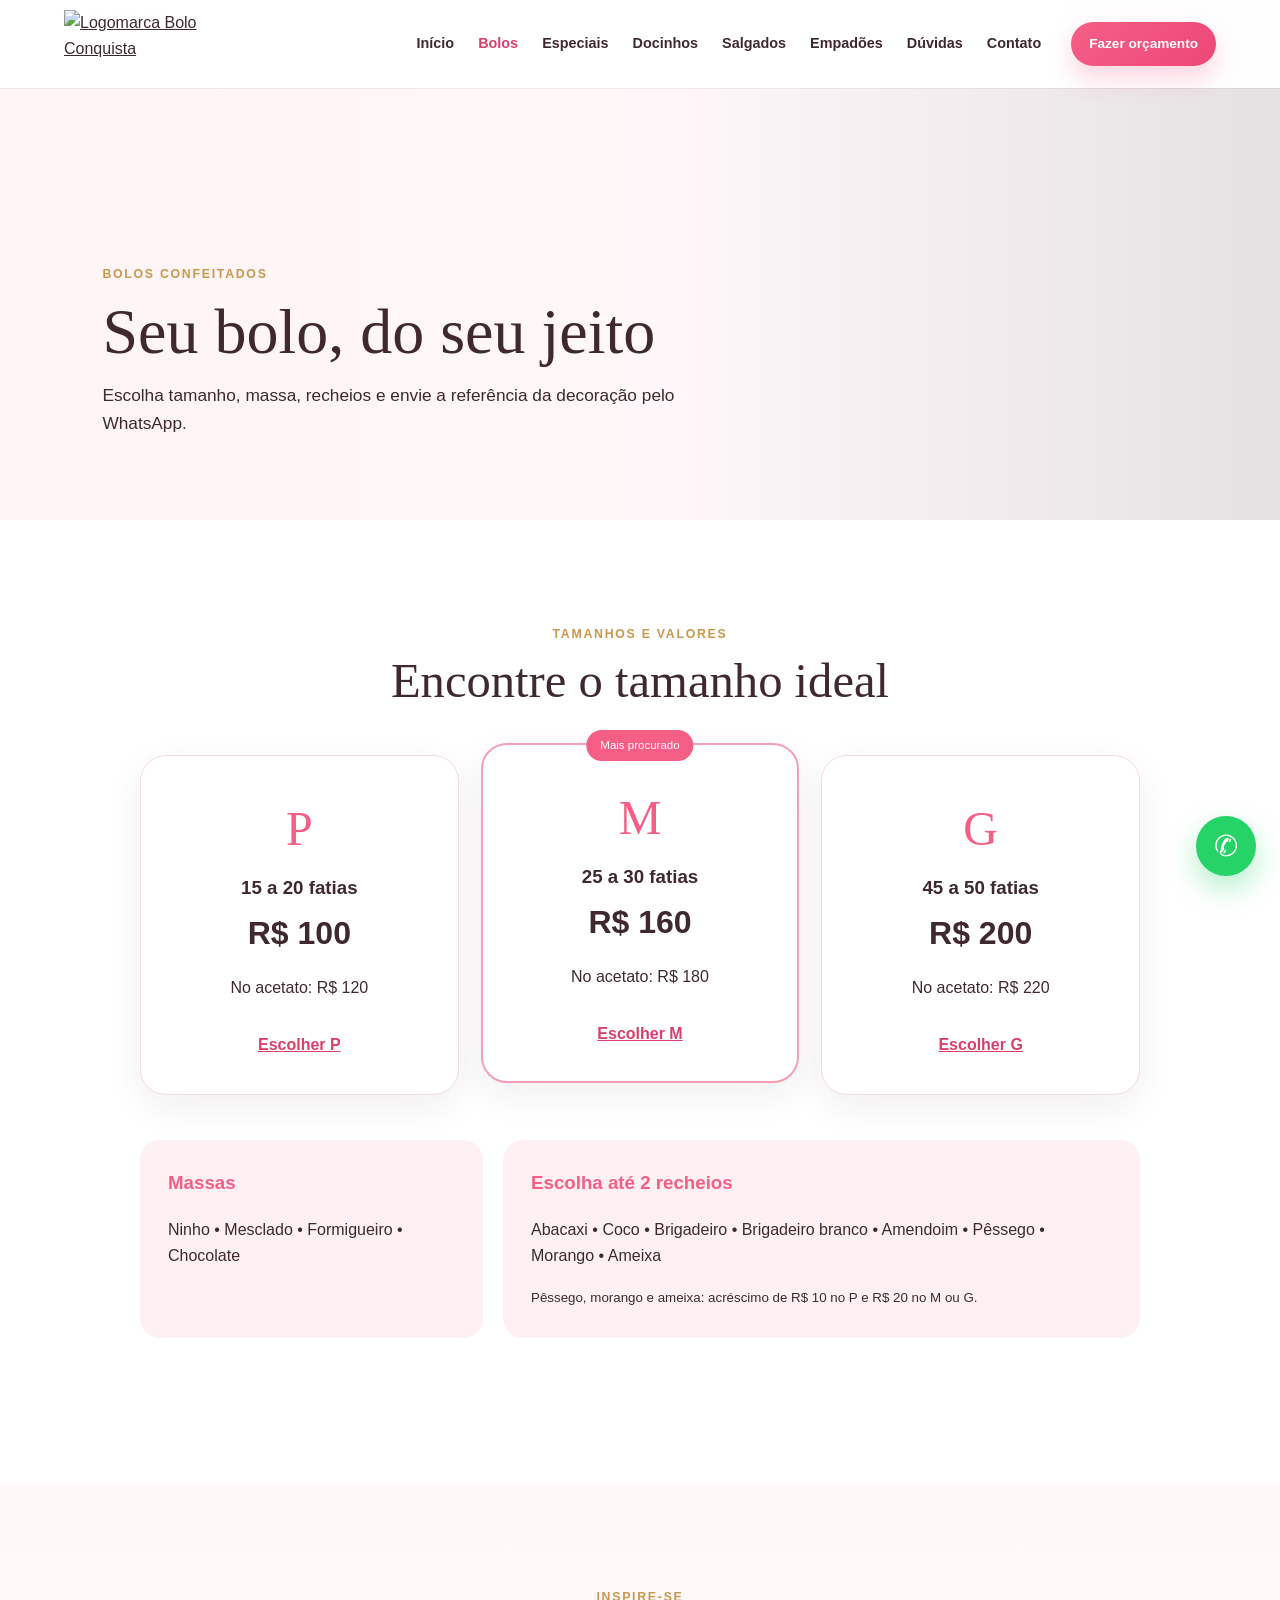
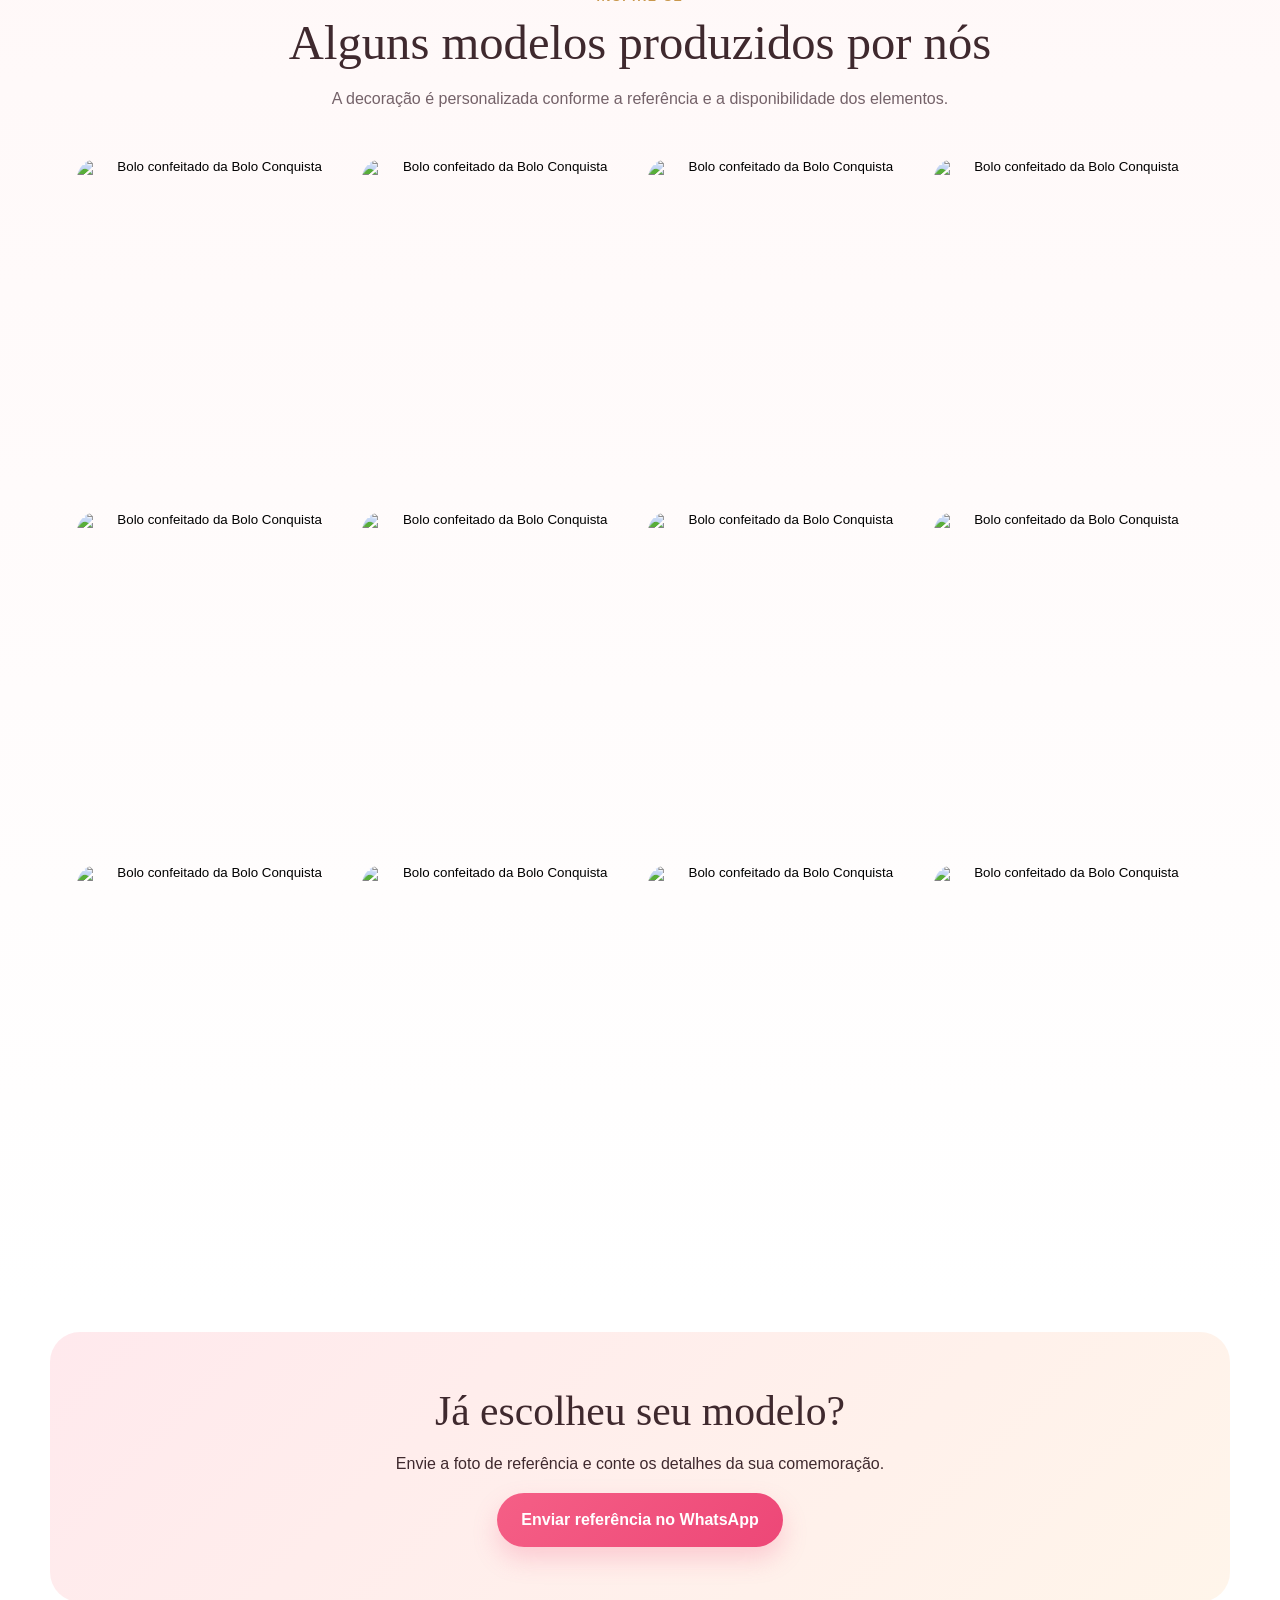
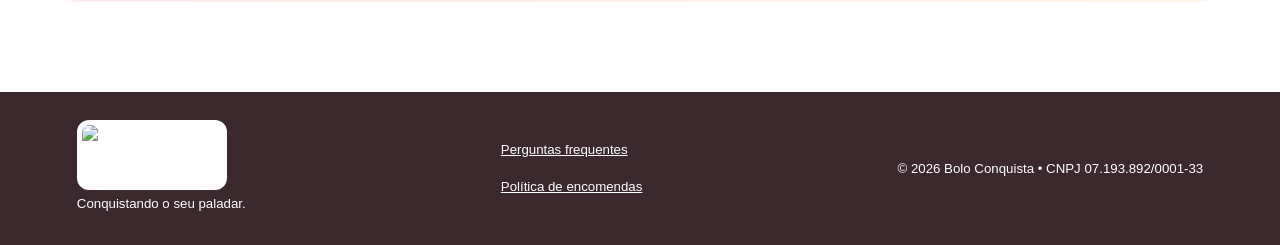
==== commit 30180615: "Add files via upload" ====
--- a/bolos.html
+++ b/bolos.html
@@ -1,15 +1,24 @@
 <!DOCTYPE html>
-<html lang="pt-BR"><head><meta charset="utf-8"/><meta content="width=device-width,initial-scale=1" name="viewport"/><meta content="Bolos confeitados em chantininho, personalizados para festas em Ilhéus." name="description"/><meta content="#f65b84" name="theme-color"/><meta content="website" property="og:type"/><meta content="pt_BR" property="og:locale"/><meta content="Bolos Confeitados | Bolo Conquista" property="og:title"/><meta content="Bolos confeitados em chantininho, personalizados para festas em Ilhéus." property="og:description"/><meta content="photo_5084975257239621139_y.jpg" property="og:image"/><title>Bolos Confeitados | Bolo Conquista</title><link href="favicon.png" rel="icon"/><link href="style.css" rel="stylesheet"/><meta content="summary_large_image" name="twitter:card"/><meta content="index,follow,max-image-preview:large" name="robots"/>
+<html lang="pt-BR"><head><meta charset="utf-8"/><meta content="width=device-width,initial-scale=1" name="viewport"/><meta content="Bolos confeitados em chantininho, personalizados para festas em Ilhéus." name="description"/><meta content="#f65b84" name="theme-color"/><meta content="website" property="og:type"/><meta content="pt_BR" property="og:locale"/><meta content="Bolos Confeitados | Bolo Conquista" property="og:title"/><meta content="Bolos confeitados em chantininho, personalizados para festas em Ilhéus." property="og:description"/><meta content="assets/images/photo_5084975257239621139_y.jpg" property="og:image"/><title>Bolos Confeitados | Bolo Conquista</title><link href="favicon.png" rel="icon"/><link href="style.css" rel="stylesheet"/><meta content="summary_large_image" name="twitter:card"/><meta content="index,follow,max-image-preview:large" name="robots"/>
+<!-- Google tag (gtag.js) -->
+<script async src="https://www.googletagmanager.com/gtag/js?id=G-8LYP4Z13SM"></script>
+<script>
+window.dataLayer = window.dataLayer || [];
+function gtag(){dataLayer.push(arguments);}
+gtag('js', new Date());
+gtag('config', 'G-8LYP4Z13SM');
+</script>
+
 </head><body><a class="skip-link" href="#conteudo">Pular para o conteúdo</a><header class="topbar" id="topbar">
-<a aria-label="Bolo Conquista - Início" class="brand" href="index.html"><img alt="Logomarca Bolo Conquista" data-content-src="home.logoImage" decoding="async" src="logomarca.jpg"/></a>
+<a aria-label="Bolo Conquista - Início" class="brand" href="index.html"><img alt="Logomarca Bolo Conquista" data-content-src="home.logoImage" decoding="async" src="assets/images/logomarca.jpg"/></a>
 <button aria-expanded="false" aria-label="Abrir menu" class="menu-toggle" id="menuToggle">☰</button>
 <nav id="nav"><a href="index.html">Início</a><a href="bolos.html">Bolos</a><a href="especiais.html">Especiais</a><a href="docinhos.html">Docinhos</a><a href="salgados.html">Salgados</a><a href="empadoes.html">Empadões</a><a href="faq.html">Dúvidas</a><a href="index.html#contato">Contato</a></nav>
-<a class="button button-small desktop-cta" href="https://wa.me/5573999228980?text=Ol%C3%A1%21%20Vim%20pelo%20site%20da%20Bolo%20Conquista%20e%20gostaria%20de%20fazer%20um%20or%C3%A7amento." rel="noopener" target="_blank">Fazer orçamento</a></header><main id="conteudo"><section class="inner-hero"><img alt="Seu bolo, do seu jeito" decoding="async" src="photo_5084975257239621141_y.jpg"/><div class="inner-overlay"></div><div class="inner-content reveal"><span class="eyebrow">Bolos confeitados</span><h1>Seu bolo, do seu jeito</h1><p>Escolha tamanho, massa, recheios e envie a referência da decoração pelo WhatsApp.</p></div></section>
+<a class="button button-small desktop-cta" href="https://wa.me/5573999228980?text=Ol%C3%A1%21%20Vim%20pelo%20site%20da%20Bolo%20Conquista%20e%20gostaria%20de%20fazer%20um%20or%C3%A7amento." rel="noopener" target="_blank">Fazer orçamento</a></header><main id="conteudo"><section class="inner-hero"><img alt="Seu bolo, do seu jeito" decoding="async" src="assets/images/photo_5084975257239621141_y.jpg"/><div class="inner-overlay"></div><div class="inner-content reveal"><span class="eyebrow">Bolos confeitados</span><h1>Seu bolo, do seu jeito</h1><p>Escolha tamanho, massa, recheios e envie a referência da decoração pelo WhatsApp.</p></div></section>
 <section class="section"><div class="section-heading reveal"><span class="eyebrow">Tamanhos e valores</span><h2>Encontre o tamanho ideal</h2></div><div class="price-grid reveal">
 <article class="price-card"><span class="size">P</span><h3>15 a 20 fatias</h3><strong data-content="cakes.pPrice">R$ 100</strong><p data-content="cakes.pAcetate">Acetato: R$ 120</p><a href="https://wa.me/5573999228980?text=Ol%C3%A1%21%20Gostaria%20de%20encomendar%20um%20bolo%20confeitado%20tamanho%20P.">Escolher P</a></article>
 <article class="price-card featured"><span class="tag">Mais procurado</span><span class="size">M</span><h3>25 a 30 fatias</h3><strong data-content="cakes.mPrice">R$ 160</strong><p data-content="cakes.mAcetate">Acetato: R$ 180</p><a href="https://wa.me/5573999228980?text=Ol%C3%A1%21%20Gostaria%20de%20encomendar%20um%20bolo%20confeitado%20tamanho%20M.">Escolher M</a></article>
 <article class="price-card"><span class="size">G</span><h3>45 a 50 fatias</h3><strong data-content="cakes.gPrice">R$ 200</strong><p data-content="cakes.gAcetate">Acetato: R$ 220</p><a href="https://wa.me/5573999228980?text=Ol%C3%A1%21%20Gostaria%20de%20encomendar%20um%20bolo%20confeitado%20tamanho%20G.">Escolher G</a></article></div>
 <div class="choices reveal"><div><h3>Massas</h3><p data-content="cakes.masses">Ninho • Mesclado • Formigueiro • Chocolate</p></div><div><h3>Escolha até 2 recheios</h3><p data-content="cakes.fillings">Abacaxi • Coco • Brigadeiro • Brigadeiro Branco • Amendoim • Pêssego • Morango • Ameixa</p><small data-content="cakes.extra">Pêssego, Morango e Ameixa: +R$ 10 no P e +R$ 20 no M ou G.</small></div></div></section>
-<section class="section soft"><div class="section-heading reveal"><span class="eyebrow">Inspire-se</span><h2>Alguns modelos produzidos por nós</h2><p>A decoração é personalizada conforme a referência e a disponibilidade dos elementos.</p></div><div class="catalog-gallery reveal"><button class="gallery-item" data-lightbox="bolo_crop_1082.jpg"><img alt="Bolo confeitado da Bolo Conquista" decoding="async" loading="lazy" src="bolo_crop_1082.jpg"/></button><button class="gallery-item" data-lightbox="bolo_crop_1083.jpg"><img alt="Bolo confeitado da Bolo Conquista" decoding="async" loading="lazy" src="bolo_crop_1083.jpg"/></button><button class="gallery-item" data-lightbox="bolo_crop_1091.jpg"><img alt="Bolo confeitado da Bolo Conquista" decoding="async" loading="lazy" src="bolo_crop_1091.jpg"/></button><button class="gallery-item" data-lightbox="bolo_crop_1103.jpg"><img alt="Bolo confeitado da Bolo Conquista" decoding="async" loading="lazy" src="bolo_crop_1103.jpg"/></button><button class="gallery-item" data-lightbox="bolo_crop_1110.jpg"><img alt="Bolo confeitado da Bolo Conquista" decoding="async" loading="lazy" src="bolo_crop_1110.jpg"/></button><button class="gallery-item" data-lightbox="bolo_crop_1141.jpg"><img alt="Bolo confeitado da Bolo Conquista" decoding="async" loading="lazy" src="bolo_crop_1141.jpg"/></button><button class="gallery-item" data-lightbox="bolo_crop_1077.jpg"><img alt="Bolo confeitado da Bolo Conquista" decoding="async" loading="lazy" src="bolo_crop_1077.jpg"/></button><button class="gallery-item" data-lightbox="bolo_crop_1096.jpg"><img alt="Bolo confeitado da Bolo Conquista" decoding="async" loading="lazy" src="bolo_crop_1096.jpg"/></button><button class="gallery-item" data-lightbox="bolo_crop_1102.jpg"><img alt="Bolo confeitado da Bolo Conquista" decoding="async" loading="lazy" src="bolo_crop_1102.jpg"/></button><button class="gallery-item" data-lightbox="bolo_crop_1105.jpg"><img alt="Bolo confeitado da Bolo Conquista" decoding="async" loading="lazy" src="bolo_crop_1105.jpg"/></button><button class="gallery-item" data-lightbox="bolo_crop_1111.jpg"><img alt="Bolo confeitado da Bolo Conquista" decoding="async" loading="lazy" src="bolo_crop_1111.jpg"/></button><button class="gallery-item" data-lightbox="bolo_crop_1133.jpg"><img alt="Bolo confeitado da Bolo Conquista" decoding="async" loading="lazy" src="bolo_crop_1133.jpg"/></button></div></section>
-<section class="cta-panel"><h2>Já escolheu seu modelo?</h2><p>Envie a foto de referência e conte os detalhes da sua comemoração.</p><a class="button" href="https://wa.me/5573999228980?text=Ol%C3%A1%21%20Escolhi%20uma%20refer%C3%AAncia%20de%20bolo%20e%20gostaria%20de%20solicitar%20um%20or%C3%A7amento." rel="noopener noreferrer" target="_blank">Enviar referência no WhatsApp</a></section></main><footer><div><img alt="Bolo Conquista" data-content-src="home.logoImage" decoding="async" src="logomarca.jpg"/><p>Conquistando o seu paladar.</p></div><div class="footer-links"><a href="faq.html">Perguntas frequentes</a><a href="politica-encomendas.html">Política de encomendas</a></div><p>© <span id="year"></span> Bolo Conquista • CNPJ 07.193.892/0001-33</p></footer>
+<section class="section soft"><div class="section-heading reveal"><span class="eyebrow">Inspire-se</span><h2>Alguns modelos produzidos por nós</h2><p>A decoração é personalizada conforme a referência e a disponibilidade dos elementos.</p></div><div class="catalog-gallery reveal"><button class="gallery-item" data-lightbox="assets/images/bolo_crop_1082.jpg"><img alt="Bolo confeitado da Bolo Conquista" decoding="async" loading="lazy" src="assets/images/bolo_crop_1082.jpg"/></button><button class="gallery-item" data-lightbox="assets/images/bolo_crop_1083.jpg"><img alt="Bolo confeitado da Bolo Conquista" decoding="async" loading="lazy" src="assets/images/bolo_crop_1083.jpg"/></button><button class="gallery-item" data-lightbox="assets/images/bolo_crop_1091.jpg"><img alt="Bolo confeitado da Bolo Conquista" decoding="async" loading="lazy" src="assets/images/bolo_crop_1091.jpg"/></button><button class="gallery-item" data-lightbox="assets/images/bolo_crop_1103.jpg"><img alt="Bolo confeitado da Bolo Conquista" decoding="async" loading="lazy" src="assets/images/bolo_crop_1103.jpg"/></button><button class="gallery-item" data-lightbox="assets/images/bolo_crop_1110.jpg"><img alt="Bolo confeitado da Bolo Conquista" decoding="async" loading="lazy" src="assets/images/bolo_crop_1110.jpg"/></button><button class="gallery-item" data-lightbox="assets/images/bolo_crop_1141.jpg"><img alt="Bolo confeitado da Bolo Conquista" decoding="async" loading="lazy" src="assets/images/bolo_crop_1141.jpg"/></button><button class="gallery-item" data-lightbox="assets/images/bolo_crop_1077.jpg"><img alt="Bolo confeitado da Bolo Conquista" decoding="async" loading="lazy" src="assets/images/bolo_crop_1077.jpg"/></button><button class="gallery-item" data-lightbox="assets/images/bolo_crop_1096.jpg"><img alt="Bolo confeitado da Bolo Conquista" decoding="async" loading="lazy" src="assets/images/bolo_crop_1096.jpg"/></button><button class="gallery-item" data-lightbox="assets/images/bolo_crop_1102.jpg"><img alt="Bolo confeitado da Bolo Conquista" decoding="async" loading="lazy" src="assets/images/bolo_crop_1102.jpg"/></button><button class="gallery-item" data-lightbox="assets/images/bolo_crop_1105.jpg"><img alt="Bolo confeitado da Bolo Conquista" decoding="async" loading="lazy" src="assets/images/bolo_crop_1105.jpg"/></button><button class="gallery-item" data-lightbox="assets/images/bolo_crop_1111.jpg"><img alt="Bolo confeitado da Bolo Conquista" decoding="async" loading="lazy" src="assets/images/bolo_crop_1111.jpg"/></button><button class="gallery-item" data-lightbox="assets/images/bolo_crop_1133.jpg"><img alt="Bolo confeitado da Bolo Conquista" decoding="async" loading="lazy" src="assets/images/bolo_crop_1133.jpg"/></button></div></section>
+<section class="cta-panel"><h2>Já escolheu seu modelo?</h2><p>Envie a foto de referência e conte os detalhes da sua comemoração.</p><a class="button" href="https://wa.me/5573999228980?text=Ol%C3%A1%21%20Escolhi%20uma%20refer%C3%AAncia%20de%20bolo%20e%20gostaria%20de%20solicitar%20um%20or%C3%A7amento." rel="noopener noreferrer" target="_blank">Enviar referência no WhatsApp</a></section></main><footer><div><img alt="Bolo Conquista" data-content-src="home.logoImage" decoding="async" src="assets/images/logomarca.jpg"/><p>Conquistando o seu paladar.</p></div><div class="footer-links"><a href="faq.html">Perguntas frequentes</a><a href="politica-encomendas.html">Política de encomendas</a></div><p>© <span id="year"></span> Bolo Conquista • CNPJ 07.193.892/0001-33</p></footer>
 <a aria-label="Falar no WhatsApp" class="floating-wa" href="https://wa.me/5573999228980?text=Ol%C3%A1%21%20Vim%20pelo%20site%20e%20gostaria%20de%20fazer%20uma%20encomenda." rel="noopener noreferrer" target="_blank">✆</a><script defer="" src="script.js"></script><script defer="" src="content-loader.js"></script></body></html>
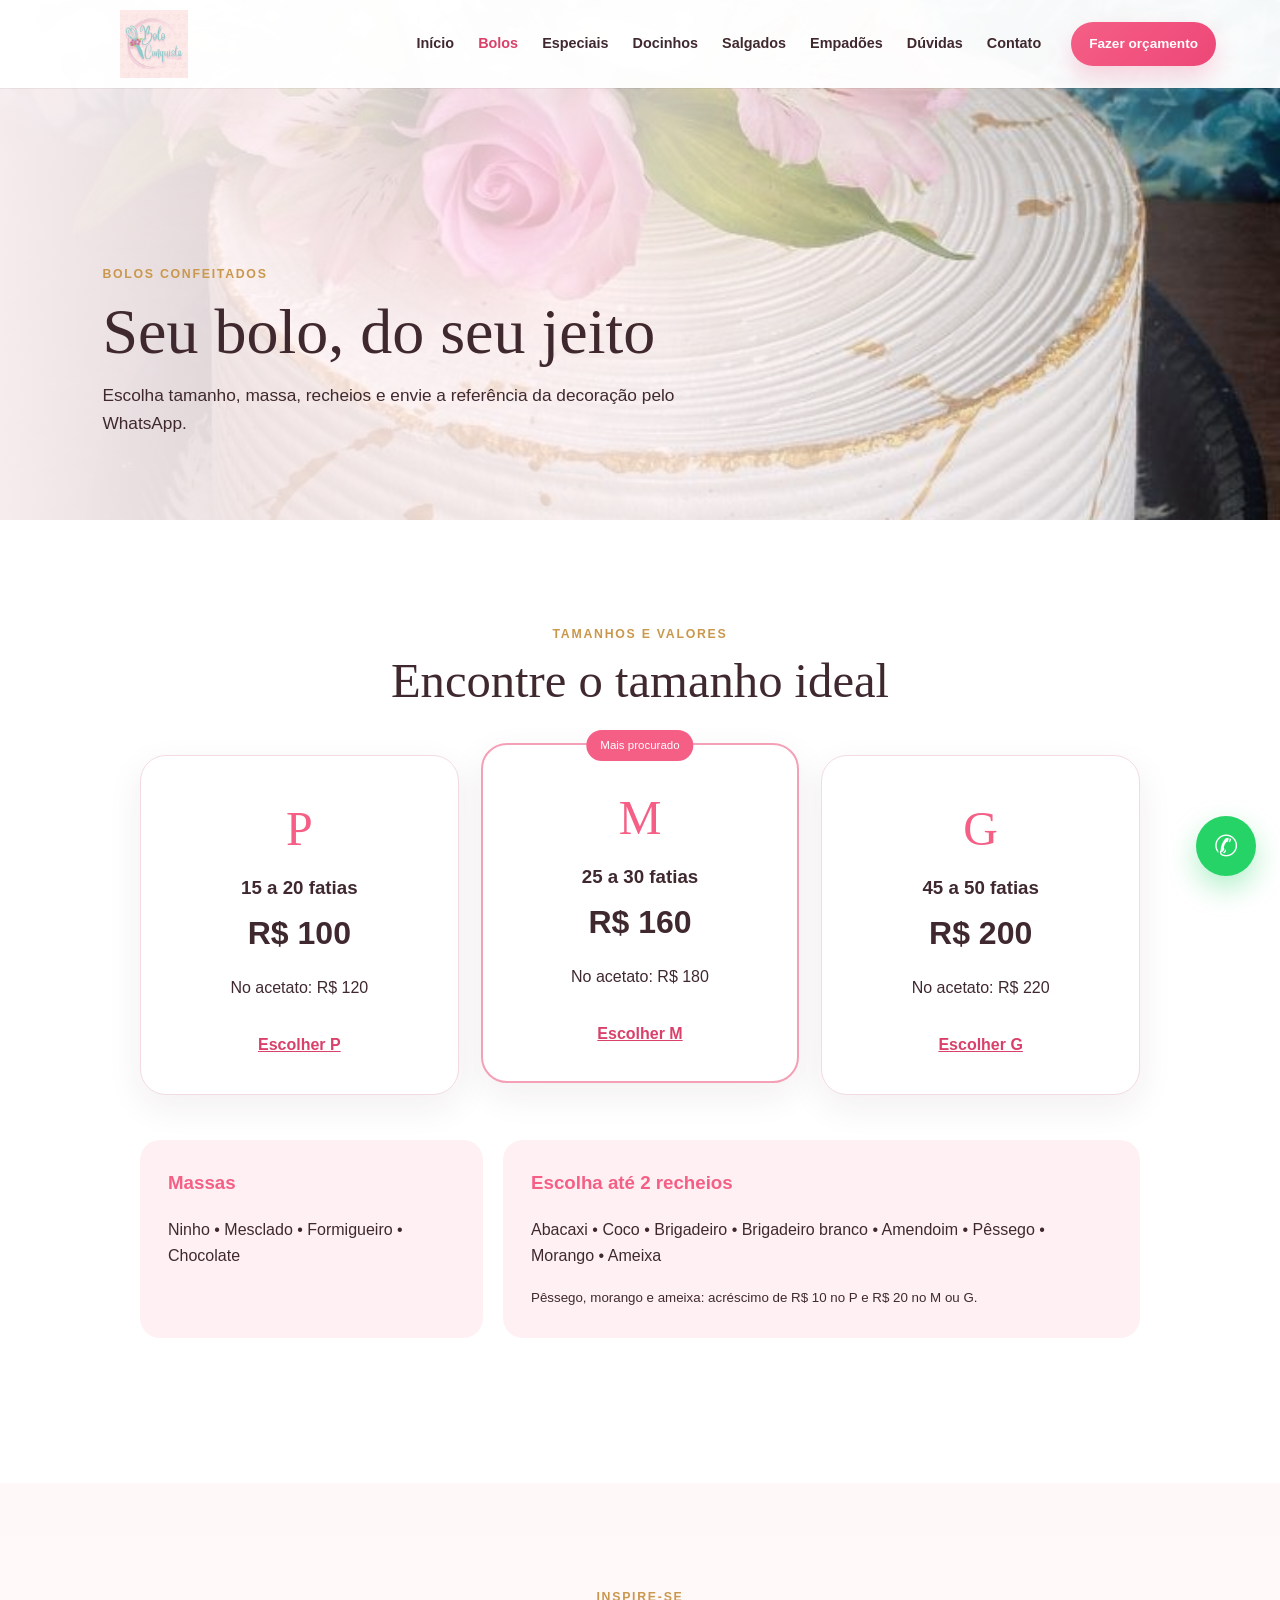
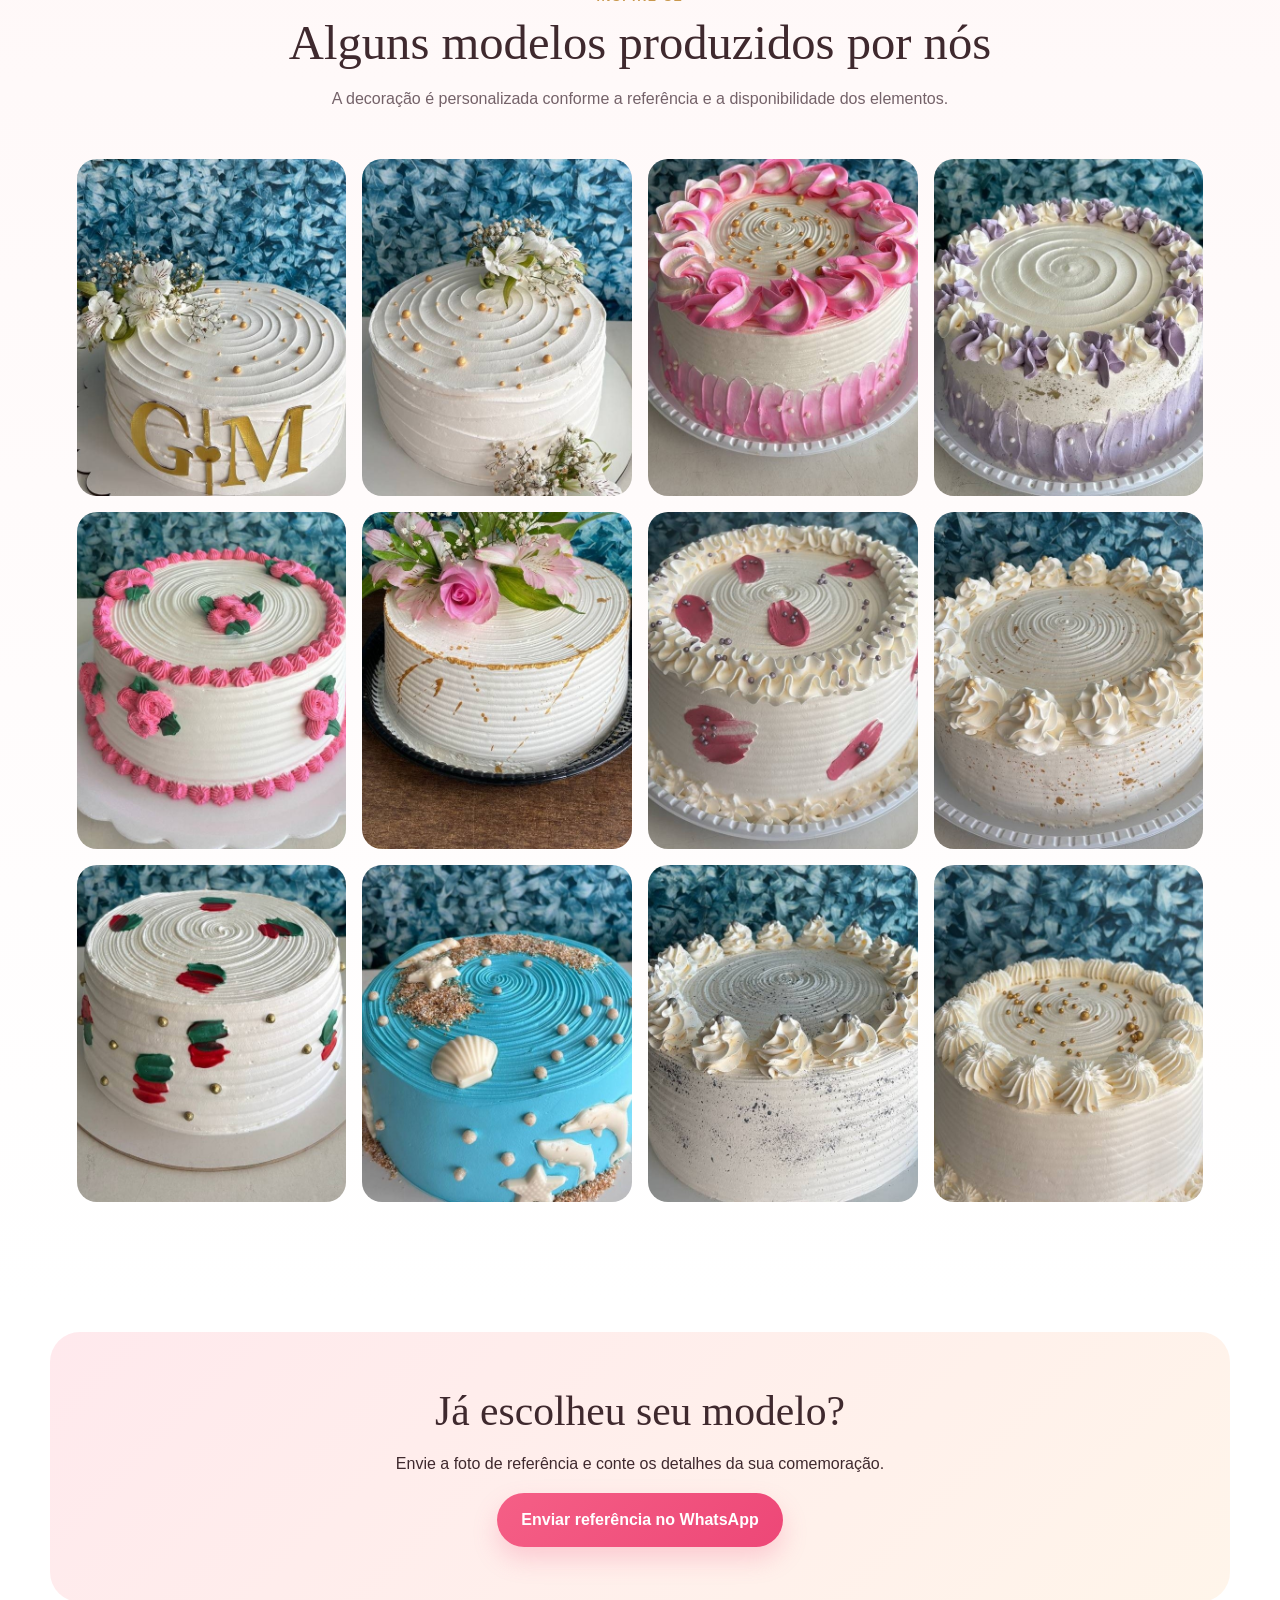
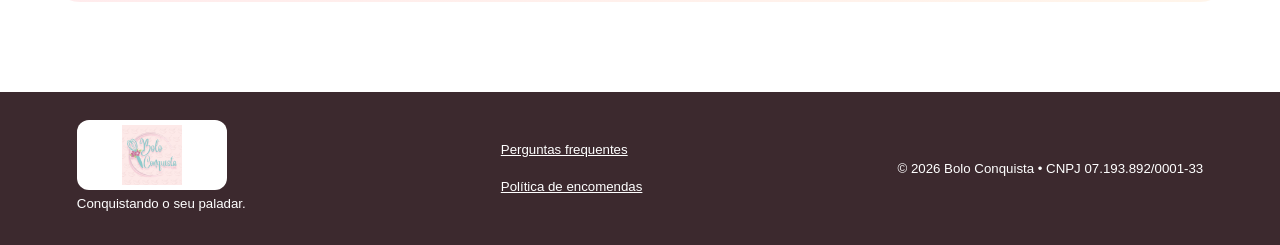
==== commit 0ce4d128: "Add files via upload" ====
--- a/bolos.html
+++ b/bolos.html
@@ -1,24 +1,24 @@
 <!DOCTYPE html>
-<html lang="pt-BR"><head><meta charset="utf-8"/><meta content="width=device-width,initial-scale=1" name="viewport"/><meta content="Bolos confeitados em chantininho, personalizados para festas em Ilhéus." name="description"/><meta content="#f65b84" name="theme-color"/><meta content="website" property="og:type"/><meta content="pt_BR" property="og:locale"/><meta content="Bolos Confeitados | Bolo Conquista" property="og:title"/><meta content="Bolos confeitados em chantininho, personalizados para festas em Ilhéus." property="og:description"/><meta content="assets/images/photo_5084975257239621139_y.jpg" property="og:image"/><title>Bolos Confeitados | Bolo Conquista</title><link href="favicon.png" rel="icon"/><link href="style.css" rel="stylesheet"/><meta content="summary_large_image" name="twitter:card"/><meta content="index,follow,max-image-preview:large" name="robots"/>
+<html lang="pt-BR"><head>
 <!-- Google tag (gtag.js) -->
 <script async src="https://www.googletagmanager.com/gtag/js?id=G-8LYP4Z13SM"></script>
 <script>
-window.dataLayer = window.dataLayer || [];
-function gtag(){dataLayer.push(arguments);}
-gtag('js', new Date());
-gtag('config', 'G-8LYP4Z13SM');
+  window.dataLayer = window.dataLayer || [];
+  function gtag(){dataLayer.push(arguments);}
+  gtag('js', new Date());
+  gtag('config', 'G-8LYP4Z13SM');
 </script>
-
+<meta charset="utf-8"/><meta content="width=device-width,initial-scale=1" name="viewport"/><meta content="Bolos confeitados em chantininho, personalizados para festas em Ilhéus." name="description"/><meta content="#f65b84" name="theme-color"/><meta content="website" property="og:type"/><meta content="pt_BR" property="og:locale"/><meta content="Bolos Confeitados | Bolo Conquista" property="og:title"/><meta content="Bolos confeitados em chantininho, personalizados para festas em Ilhéus." property="og:description"/><meta content="photo_5084975257239621139_y.jpg" property="og:image"/><title>Bolos Confeitados | Bolo Conquista</title><link href="favicon.png" rel="icon"/><link href="style.css" rel="stylesheet"/><meta content="summary_large_image" name="twitter:card"/><meta content="index,follow,max-image-preview:large" name="robots"/>
 </head><body><a class="skip-link" href="#conteudo">Pular para o conteúdo</a><header class="topbar" id="topbar">
-<a aria-label="Bolo Conquista - Início" class="brand" href="index.html"><img alt="Logomarca Bolo Conquista" data-content-src="home.logoImage" decoding="async" src="assets/images/logomarca.jpg"/></a>
+<a aria-label="Bolo Conquista - Início" class="brand" href="index.html"><img alt="Logomarca Bolo Conquista" data-content-src="home.logoImage" decoding="async" src="logomarca.jpg"/></a>
 <button aria-expanded="false" aria-label="Abrir menu" class="menu-toggle" id="menuToggle">☰</button>
 <nav id="nav"><a href="index.html">Início</a><a href="bolos.html">Bolos</a><a href="especiais.html">Especiais</a><a href="docinhos.html">Docinhos</a><a href="salgados.html">Salgados</a><a href="empadoes.html">Empadões</a><a href="faq.html">Dúvidas</a><a href="index.html#contato">Contato</a></nav>
-<a class="button button-small desktop-cta" href="https://wa.me/5573999228980?text=Ol%C3%A1%21%20Vim%20pelo%20site%20da%20Bolo%20Conquista%20e%20gostaria%20de%20fazer%20um%20or%C3%A7amento." rel="noopener" target="_blank">Fazer orçamento</a></header><main id="conteudo"><section class="inner-hero"><img alt="Seu bolo, do seu jeito" decoding="async" src="assets/images/photo_5084975257239621141_y.jpg"/><div class="inner-overlay"></div><div class="inner-content reveal"><span class="eyebrow">Bolos confeitados</span><h1>Seu bolo, do seu jeito</h1><p>Escolha tamanho, massa, recheios e envie a referência da decoração pelo WhatsApp.</p></div></section>
+<a class="button button-small desktop-cta" href="https://wa.me/5573999228980?text=Ol%C3%A1%21%20Vim%20pelo%20site%20da%20Bolo%20Conquista%20e%20gostaria%20de%20fazer%20um%20or%C3%A7amento." rel="noopener" target="_blank">Fazer orçamento</a></header><main id="conteudo"><section class="inner-hero"><img alt="Seu bolo, do seu jeito" decoding="async" src="photo_5084975257239621141_y.jpg"/><div class="inner-overlay"></div><div class="inner-content reveal"><span class="eyebrow">Bolos confeitados</span><h1>Seu bolo, do seu jeito</h1><p>Escolha tamanho, massa, recheios e envie a referência da decoração pelo WhatsApp.</p></div></section>
 <section class="section"><div class="section-heading reveal"><span class="eyebrow">Tamanhos e valores</span><h2>Encontre o tamanho ideal</h2></div><div class="price-grid reveal">
 <article class="price-card"><span class="size">P</span><h3>15 a 20 fatias</h3><strong data-content="cakes.pPrice">R$ 100</strong><p data-content="cakes.pAcetate">Acetato: R$ 120</p><a href="https://wa.me/5573999228980?text=Ol%C3%A1%21%20Gostaria%20de%20encomendar%20um%20bolo%20confeitado%20tamanho%20P.">Escolher P</a></article>
 <article class="price-card featured"><span class="tag">Mais procurado</span><span class="size">M</span><h3>25 a 30 fatias</h3><strong data-content="cakes.mPrice">R$ 160</strong><p data-content="cakes.mAcetate">Acetato: R$ 180</p><a href="https://wa.me/5573999228980?text=Ol%C3%A1%21%20Gostaria%20de%20encomendar%20um%20bolo%20confeitado%20tamanho%20M.">Escolher M</a></article>
 <article class="price-card"><span class="size">G</span><h3>45 a 50 fatias</h3><strong data-content="cakes.gPrice">R$ 200</strong><p data-content="cakes.gAcetate">Acetato: R$ 220</p><a href="https://wa.me/5573999228980?text=Ol%C3%A1%21%20Gostaria%20de%20encomendar%20um%20bolo%20confeitado%20tamanho%20G.">Escolher G</a></article></div>
 <div class="choices reveal"><div><h3>Massas</h3><p data-content="cakes.masses">Ninho • Mesclado • Formigueiro • Chocolate</p></div><div><h3>Escolha até 2 recheios</h3><p data-content="cakes.fillings">Abacaxi • Coco • Brigadeiro • Brigadeiro Branco • Amendoim • Pêssego • Morango • Ameixa</p><small data-content="cakes.extra">Pêssego, Morango e Ameixa: +R$ 10 no P e +R$ 20 no M ou G.</small></div></div></section>
-<section class="section soft"><div class="section-heading reveal"><span class="eyebrow">Inspire-se</span><h2>Alguns modelos produzidos por nós</h2><p>A decoração é personalizada conforme a referência e a disponibilidade dos elementos.</p></div><div class="catalog-gallery reveal"><button class="gallery-item" data-lightbox="assets/images/bolo_crop_1082.jpg"><img alt="Bolo confeitado da Bolo Conquista" decoding="async" loading="lazy" src="assets/images/bolo_crop_1082.jpg"/></button><button class="gallery-item" data-lightbox="assets/images/bolo_crop_1083.jpg"><img alt="Bolo confeitado da Bolo Conquista" decoding="async" loading="lazy" src="assets/images/bolo_crop_1083.jpg"/></button><button class="gallery-item" data-lightbox="assets/images/bolo_crop_1091.jpg"><img alt="Bolo confeitado da Bolo Conquista" decoding="async" loading="lazy" src="assets/images/bolo_crop_1091.jpg"/></button><button class="gallery-item" data-lightbox="assets/images/bolo_crop_1103.jpg"><img alt="Bolo confeitado da Bolo Conquista" decoding="async" loading="lazy" src="assets/images/bolo_crop_1103.jpg"/></button><button class="gallery-item" data-lightbox="assets/images/bolo_crop_1110.jpg"><img alt="Bolo confeitado da Bolo Conquista" decoding="async" loading="lazy" src="assets/images/bolo_crop_1110.jpg"/></button><button class="gallery-item" data-lightbox="assets/images/bolo_crop_1141.jpg"><img alt="Bolo confeitado da Bolo Conquista" decoding="async" loading="lazy" src="assets/images/bolo_crop_1141.jpg"/></button><button class="gallery-item" data-lightbox="assets/images/bolo_crop_1077.jpg"><img alt="Bolo confeitado da Bolo Conquista" decoding="async" loading="lazy" src="assets/images/bolo_crop_1077.jpg"/></button><button class="gallery-item" data-lightbox="assets/images/bolo_crop_1096.jpg"><img alt="Bolo confeitado da Bolo Conquista" decoding="async" loading="lazy" src="assets/images/bolo_crop_1096.jpg"/></button><button class="gallery-item" data-lightbox="assets/images/bolo_crop_1102.jpg"><img alt="Bolo confeitado da Bolo Conquista" decoding="async" loading="lazy" src="assets/images/bolo_crop_1102.jpg"/></button><button class="gallery-item" data-lightbox="assets/images/bolo_crop_1105.jpg"><img alt="Bolo confeitado da Bolo Conquista" decoding="async" loading="lazy" src="assets/images/bolo_crop_1105.jpg"/></button><button class="gallery-item" data-lightbox="assets/images/bolo_crop_1111.jpg"><img alt="Bolo confeitado da Bolo Conquista" decoding="async" loading="lazy" src="assets/images/bolo_crop_1111.jpg"/></button><button class="gallery-item" data-lightbox="assets/images/bolo_crop_1133.jpg"><img alt="Bolo confeitado da Bolo Conquista" decoding="async" loading="lazy" src="assets/images/bolo_crop_1133.jpg"/></button></div></section>
-<section class="cta-panel"><h2>Já escolheu seu modelo?</h2><p>Envie a foto de referência e conte os detalhes da sua comemoração.</p><a class="button" href="https://wa.me/5573999228980?text=Ol%C3%A1%21%20Escolhi%20uma%20refer%C3%AAncia%20de%20bolo%20e%20gostaria%20de%20solicitar%20um%20or%C3%A7amento." rel="noopener noreferrer" target="_blank">Enviar referência no WhatsApp</a></section></main><footer><div><img alt="Bolo Conquista" data-content-src="home.logoImage" decoding="async" src="assets/images/logomarca.jpg"/><p>Conquistando o seu paladar.</p></div><div class="footer-links"><a href="faq.html">Perguntas frequentes</a><a href="politica-encomendas.html">Política de encomendas</a></div><p>© <span id="year"></span> Bolo Conquista • CNPJ 07.193.892/0001-33</p></footer>
+<section class="section soft"><div class="section-heading reveal"><span class="eyebrow">Inspire-se</span><h2>Alguns modelos produzidos por nós</h2><p>A decoração é personalizada conforme a referência e a disponibilidade dos elementos.</p></div><div class="catalog-gallery reveal"><button class="gallery-item" data-lightbox="bolo_crop_1082.jpg"><img alt="Bolo confeitado da Bolo Conquista" decoding="async" loading="lazy" src="bolo_crop_1082.jpg"/></button><button class="gallery-item" data-lightbox="bolo_crop_1083.jpg"><img alt="Bolo confeitado da Bolo Conquista" decoding="async" loading="lazy" src="bolo_crop_1083.jpg"/></button><button class="gallery-item" data-lightbox="bolo_crop_1091.jpg"><img alt="Bolo confeitado da Bolo Conquista" decoding="async" loading="lazy" src="bolo_crop_1091.jpg"/></button><button class="gallery-item" data-lightbox="bolo_crop_1103.jpg"><img alt="Bolo confeitado da Bolo Conquista" decoding="async" loading="lazy" src="bolo_crop_1103.jpg"/></button><button class="gallery-item" data-lightbox="bolo_crop_1110.jpg"><img alt="Bolo confeitado da Bolo Conquista" decoding="async" loading="lazy" src="bolo_crop_1110.jpg"/></button><button class="gallery-item" data-lightbox="bolo_crop_1141.jpg"><img alt="Bolo confeitado da Bolo Conquista" decoding="async" loading="lazy" src="bolo_crop_1141.jpg"/></button><button class="gallery-item" data-lightbox="bolo_crop_1077.jpg"><img alt="Bolo confeitado da Bolo Conquista" decoding="async" loading="lazy" src="bolo_crop_1077.jpg"/></button><button class="gallery-item" data-lightbox="bolo_crop_1096.jpg"><img alt="Bolo confeitado da Bolo Conquista" decoding="async" loading="lazy" src="bolo_crop_1096.jpg"/></button><button class="gallery-item" data-lightbox="bolo_crop_1102.jpg"><img alt="Bolo confeitado da Bolo Conquista" decoding="async" loading="lazy" src="bolo_crop_1102.jpg"/></button><button class="gallery-item" data-lightbox="bolo_crop_1105.jpg"><img alt="Bolo confeitado da Bolo Conquista" decoding="async" loading="lazy" src="bolo_crop_1105.jpg"/></button><button class="gallery-item" data-lightbox="bolo_crop_1111.jpg"><img alt="Bolo confeitado da Bolo Conquista" decoding="async" loading="lazy" src="bolo_crop_1111.jpg"/></button><button class="gallery-item" data-lightbox="bolo_crop_1133.jpg"><img alt="Bolo confeitado da Bolo Conquista" decoding="async" loading="lazy" src="bolo_crop_1133.jpg"/></button></div></section>
+<section class="cta-panel"><h2>Já escolheu seu modelo?</h2><p>Envie a foto de referência e conte os detalhes da sua comemoração.</p><a class="button" href="https://wa.me/5573999228980?text=Ol%C3%A1%21%20Escolhi%20uma%20refer%C3%AAncia%20de%20bolo%20e%20gostaria%20de%20solicitar%20um%20or%C3%A7amento." rel="noopener noreferrer" target="_blank">Enviar referência no WhatsApp</a></section></main><footer><div><img alt="Bolo Conquista" data-content-src="home.logoImage" decoding="async" src="logomarca.jpg"/><p>Conquistando o seu paladar.</p></div><div class="footer-links"><a href="faq.html">Perguntas frequentes</a><a href="politica-encomendas.html">Política de encomendas</a></div><p>© <span id="year"></span> Bolo Conquista • CNPJ 07.193.892/0001-33</p></footer>
 <a aria-label="Falar no WhatsApp" class="floating-wa" href="https://wa.me/5573999228980?text=Ol%C3%A1%21%20Vim%20pelo%20site%20e%20gostaria%20de%20fazer%20uma%20encomenda." rel="noopener noreferrer" target="_blank">✆</a><script defer="" src="script.js"></script><script defer="" src="content-loader.js"></script></body></html>
